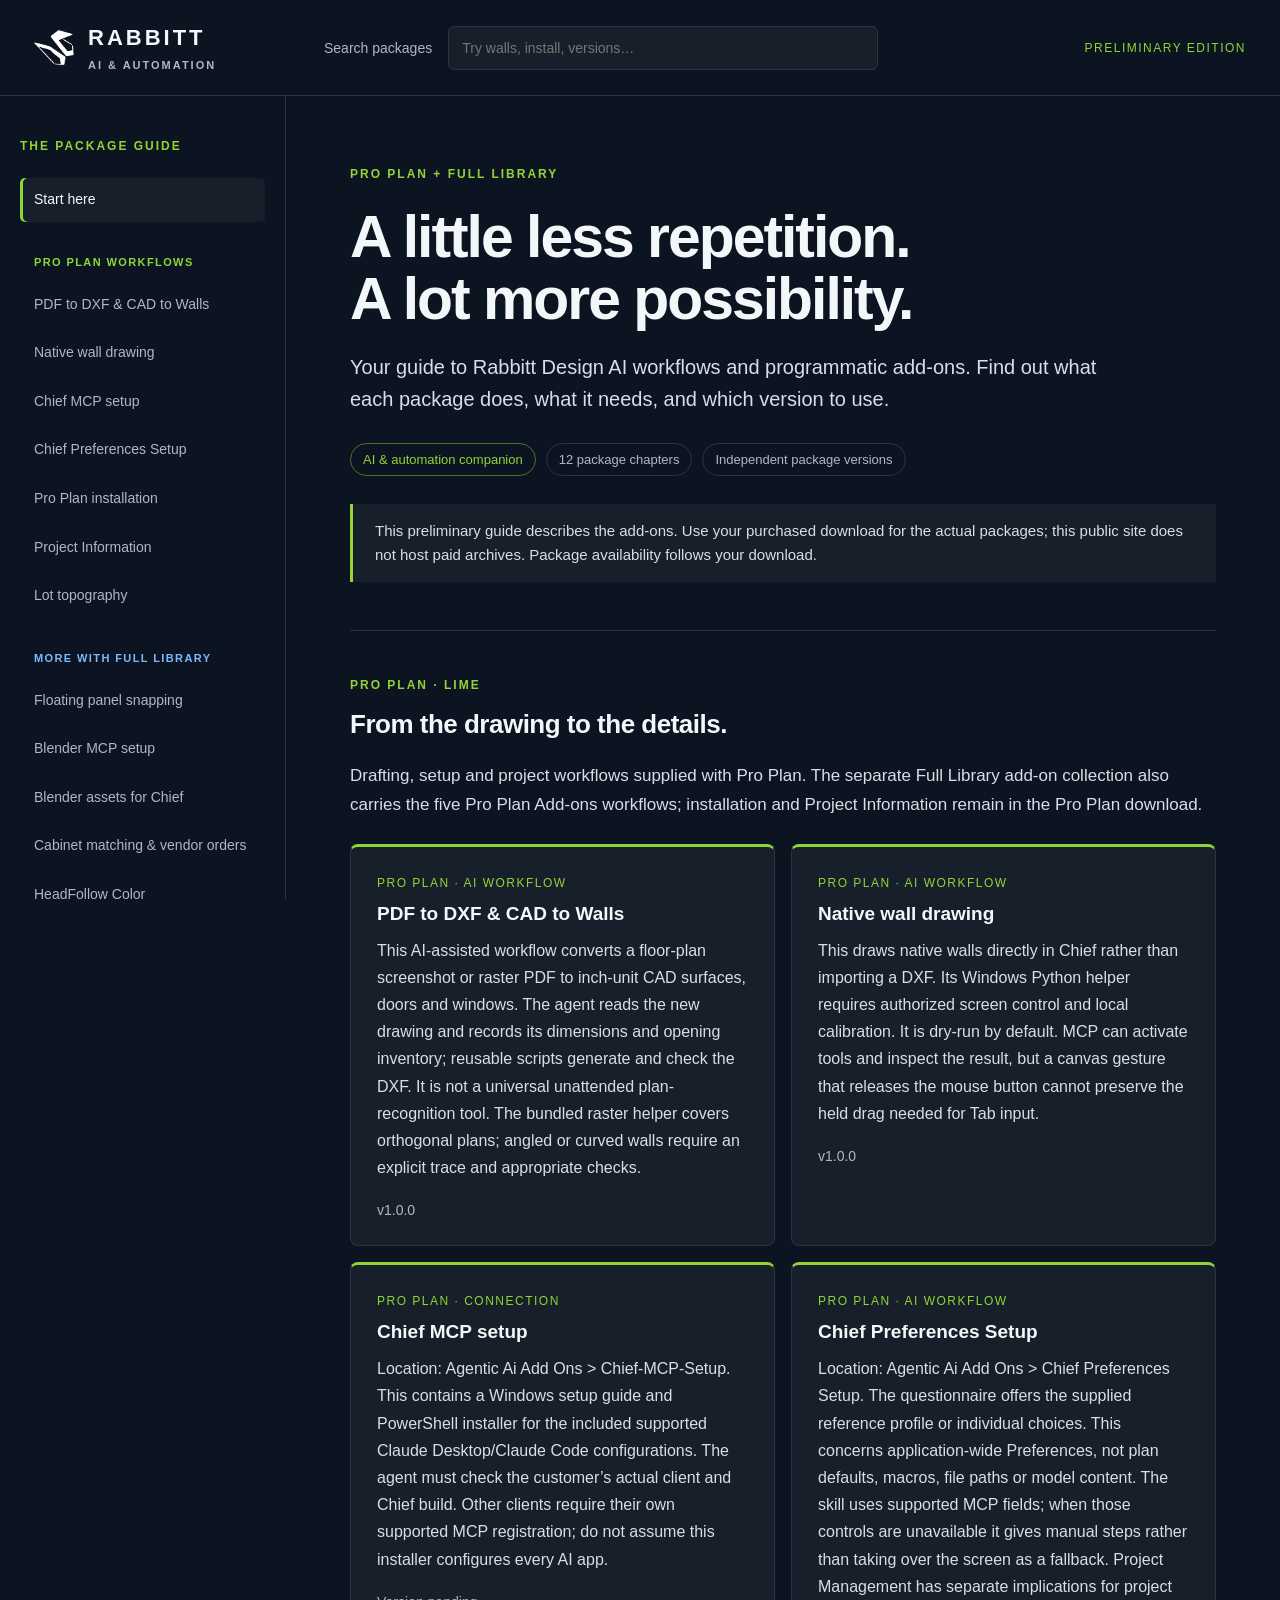
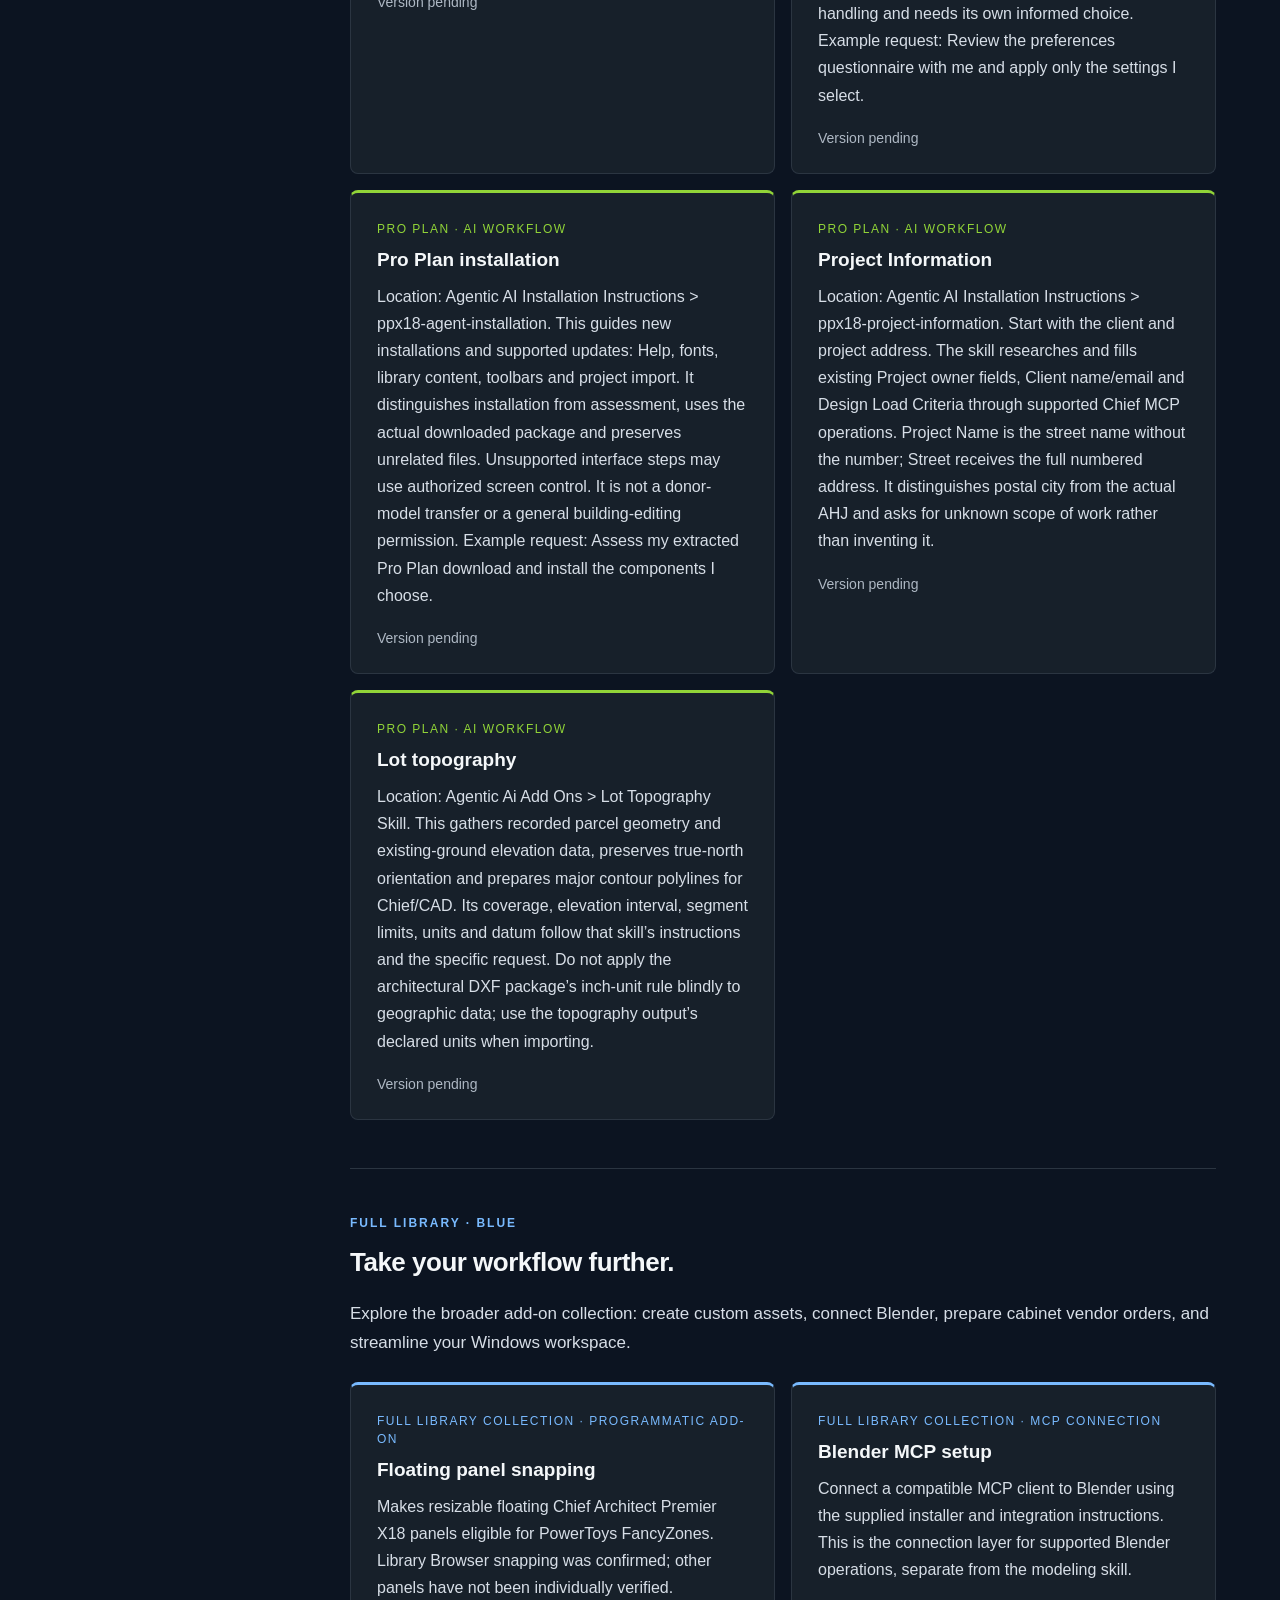
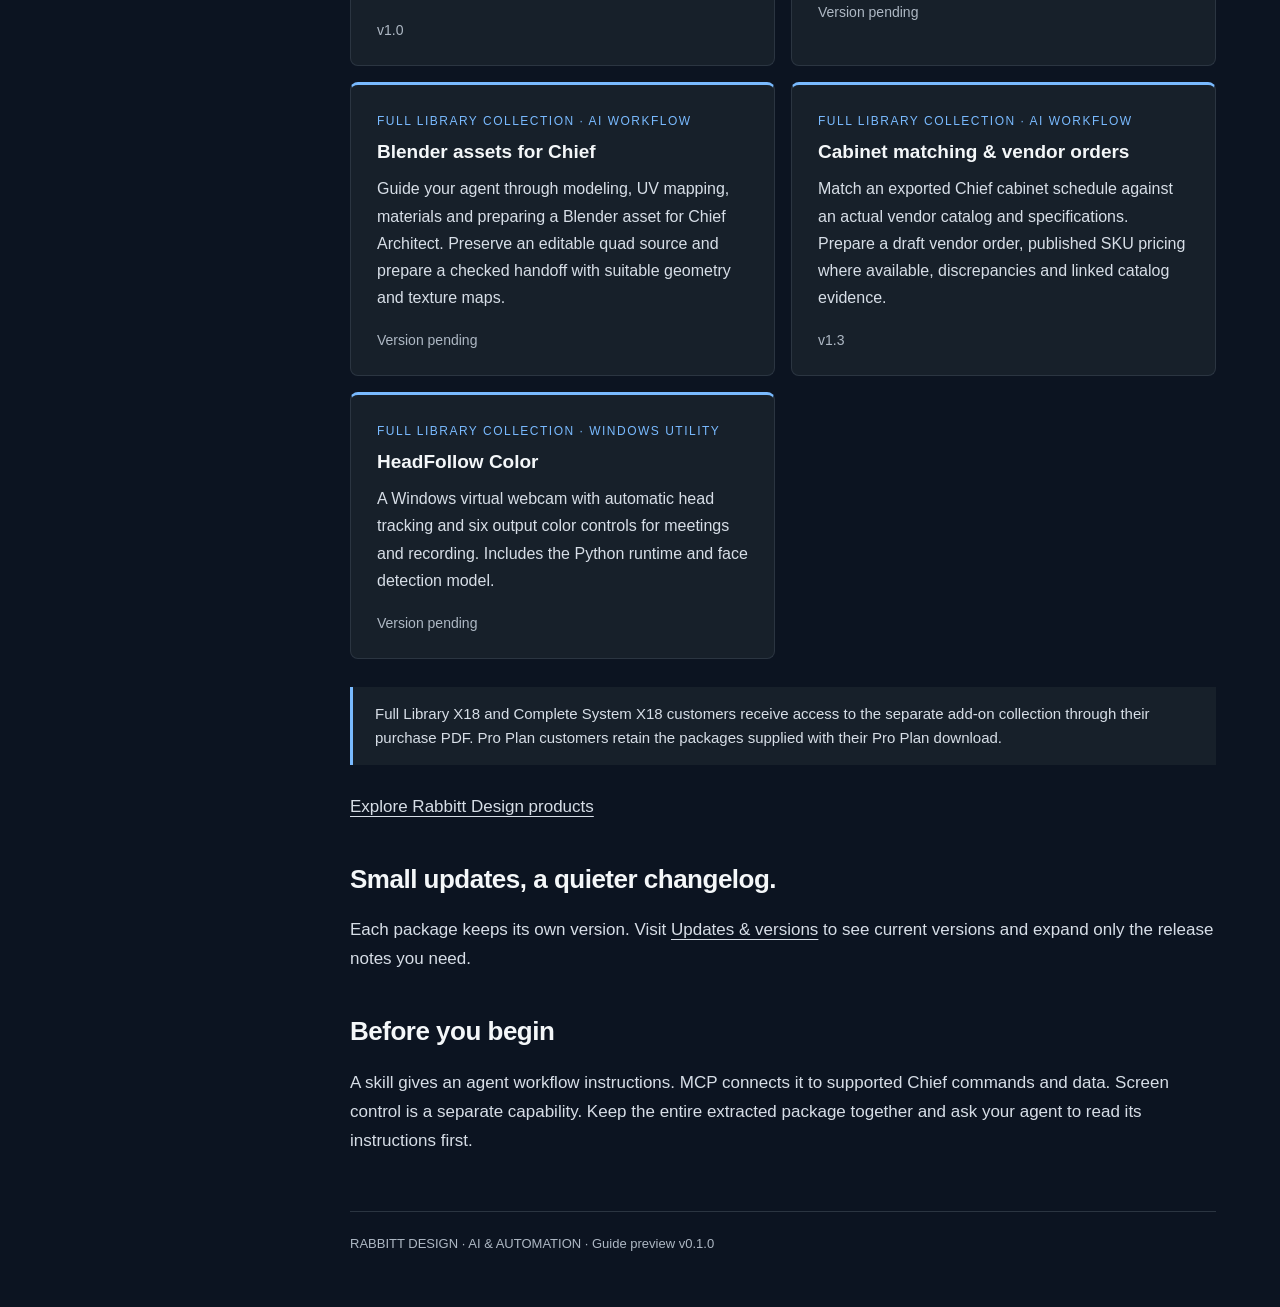
==== ai/index.html @ 540f0437 "Add preliminary AI and automation guide with product divisions and quiet release notes" ====
<!doctype html>
<html lang="en"><head><meta charset="utf-8"><meta name="viewport" content="width=device-width,initial-scale=1"><meta name="description" content="Rabbitt Design AI and automation package guide, versions and release notes."><title>AI & Automation | Rabbitt Design</title><link rel="stylesheet" href="styles.css"></head>
<body><a class="skip" href="#content">Skip to content</a><header><a class="brand" href="#overview"><img src="https://renerabbitt.github.io/ppx18-manual/images/rabbitt-ears-logo.png" alt="Rabbitt Design"><span>RABBITT<small>AI & AUTOMATION</small></span></a><label class="search"><span>Search packages</span><input id="search" type="search" placeholder="Try walls, install, versions…"></label><span class="preview">PRELIMINARY EDITION</span></header><button id="menu" aria-expanded="false" aria-controls="sidebar">Chapters</button><aside id="sidebar"><p class="eyebrow">THE PACKAGE GUIDE</p><nav id="nav" aria-label="Chapters"></nav><div class="related"><a href="https://renerabbitt.github.io/ppx18-manual/">Pro Plan manual</a><a href="https://renerabbitt.github.io/ppx18-manual/changelog/">Pro Plan changelog</a></div></aside><main id="content" tabindex="-1"></main><script src="packages.js"></script><script src="app.js"></script></body></html>
---- ai/styles.css ----
:root{color-scheme:dark;--bg:#0c1421;--panel:#17202a;--line:#2b3541;--text:#f4f7f9;--muted:#aeb8c4;--accent:#91d438;font-family:Arial,Helvetica,sans-serif;color:var(--text);background:var(--bg)}*{box-sizing:border-box}body{margin:0}a{color:inherit;text-underline-offset:4px}button,input{font:inherit}button,a,input,summary{outline-offset:5px}header{height:96px;border-bottom:1px solid var(--line);display:flex;align-items:center;gap:40px;padding:0 34px;position:fixed;inset:0 0 auto;background:var(--bg);z-index:3}.brand{display:flex;align-items:center;gap:14px;text-decoration:none;font-size:22px;font-weight:800;letter-spacing:3px;min-width:250px}.brand img{width:40px;height:48px;object-fit:contain}.brand small{display:block;font-size:11px;letter-spacing:2px;margin-top:8px;color:var(--muted)}.search{display:flex;align-items:center;gap:16px;flex:1;color:var(--muted);font-size:14px}.search input{width:100%;max-width:430px;background:var(--panel);border:1px solid var(--line);border-radius:6px;padding:13px;color:var(--text)}.preview{font-size:12px;letter-spacing:1.5px;color:var(--accent)}aside{position:fixed;top:96px;bottom:0;left:0;width:286px;border-right:1px solid var(--line);padding:28px 20px;overflow:auto}.eyebrow{font-size:12px;letter-spacing:2px;color:var(--accent);font-weight:bold}nav{display:grid;gap:5px;margin-top:22px}nav a{padding:12px 14px;text-decoration:none;color:var(--muted);font-size:14px;line-height:1.4;border-radius:5px}nav a:hover,nav a[aria-current=page]{background:var(--panel);color:var(--text)}nav a[aria-current=page]{box-shadow:inset 3px 0 var(--accent)}.related{border-top:1px solid var(--line);margin-top:30px;padding-top:24px;display:grid;gap:16px;font-size:14px;color:var(--muted)}main{margin:96px 0 0 286px;padding:56px clamp(24px,5vw,88px);max-width:1580px}h1{font-size:clamp(38px,4.6vw,64px);line-height:1.04;letter-spacing:-2px;max-width:850px;margin:22px 0}h2{font-size:26px;letter-spacing:-.5px;margin-top:42px}h3{font-size:19px}p,li{font-size:17px;line-height:1.7;color:#d7dee7}.lead{max-width:760px;font-size:20px;line-height:1.6}.meta{display:flex;gap:10px;flex-wrap:wrap;margin:28px 0}.pill{font-size:13px;border:1px solid var(--line);border-radius:30px;padding:8px 12px;color:var(--muted)}.pill.green{border-color:#507225;color:var(--accent)}.notice{border-left:3px solid var(--accent);padding:15px 22px;background:var(--panel);margin:28px 0;color:#d7dee7;font-size:15px;line-height:1.6}.grid{display:grid;grid-template-columns:repeat(2,minmax(0,1fr));gap:16px;margin-top:24px}.card{border:1px solid var(--line);background:var(--panel);padding:26px;border-radius:8px;text-decoration:none;display:block}.card:hover{border-color:var(--accent)}.card h3{margin:12px 0}.card p{font-size:16px;margin:10px 0 20px}.type{color:var(--accent);font-size:12px;letter-spacing:1.5px;text-transform:uppercase}.version{font-size:14px;color:var(--muted)}.chapter-body{max-width:850px}.prompt{font-family:Georgia,serif;font-size:20px;border-left:2px solid var(--accent);padding:12px 24px;line-height:1.6;margin:20px 0}.release{border:1px solid var(--line);border-radius:6px;margin:12px 0;background:var(--panel)}summary{cursor:pointer;padding:20px;display:flex;align-items:center;gap:16px;font-size:16px;list-style:none}summary:after{content:'+';margin-left:auto;color:var(--accent);font-size:24px}details[open]>summary:after{content:'−'}summary .version{margin-left:auto}details .notes{padding:0 22px 16px;border-top:1px solid var(--line)}.toolbar{display:flex;gap:12px;align-items:center;flex-wrap:wrap;margin:24px 0}button,select{background:var(--panel);border:1px solid var(--line);border-radius:5px;color:var(--text);padding:10px 14px;cursor:pointer}select{font-size:16px;max-width:100%}code{font-size:14px;color:var(--accent);overflow-wrap:anywhere}pre{background:var(--panel);padding:24px;overflow:auto;border:1px solid var(--line);border-radius:6px;line-height:1.6}.empty{padding:32px;border:1px dashed var(--line)}footer{border-top:1px solid var(--line);margin-top:55px;padding-top:24px;color:var(--muted);font-size:13px}.skip{position:fixed;top:-60px;z-index:5;background:var(--accent);color:#101810;padding:14px}.skip:focus{top:0}#menu{display:none}@media(min-width:1500px){.grid{grid-template-columns:repeat(3,minmax(0,1fr))}}@media(max-width:950px){header{gap:20px;padding:0 20px}.brand{min-width:auto}.search span,.preview{display:none}aside{width:238px}main{margin-left:238px;padding:40px 26px}.grid{grid-template-columns:1fr}}@media(max-width:650px){header{height:90px;gap:12px}.brand{font-size:16px;letter-spacing:2px}.brand img{width:28px}.brand small{font-size:9px}.search input{padding:10px;min-width:0;font-size:14px}.search{min-width:0}#menu{display:block;position:fixed;top:102px;left:16px;z-index:4}aside{display:none;top:151px;width:100%;background:var(--bg);z-index:4}body.menu-open aside{display:block}main{margin:130px 0 0;padding:38px 20px}h1{font-size:40px}summary{flex-wrap:wrap;gap:8px}.lead{font-size:18px}}

.full{--accent:#79baff}.nav-group{font-size:11px;letter-spacing:1.4px;color:var(--accent);margin:26px 14px 6px;font-weight:bold}.tier-section{border-top:1px solid var(--line);padding-top:32px;margin-top:48px}.tier-section>h2{margin-top:14px}.card{border-top:3px solid var(--accent)}.pill.full{color:#79baff}.tier-section.full .notice{border-color:#79baff}
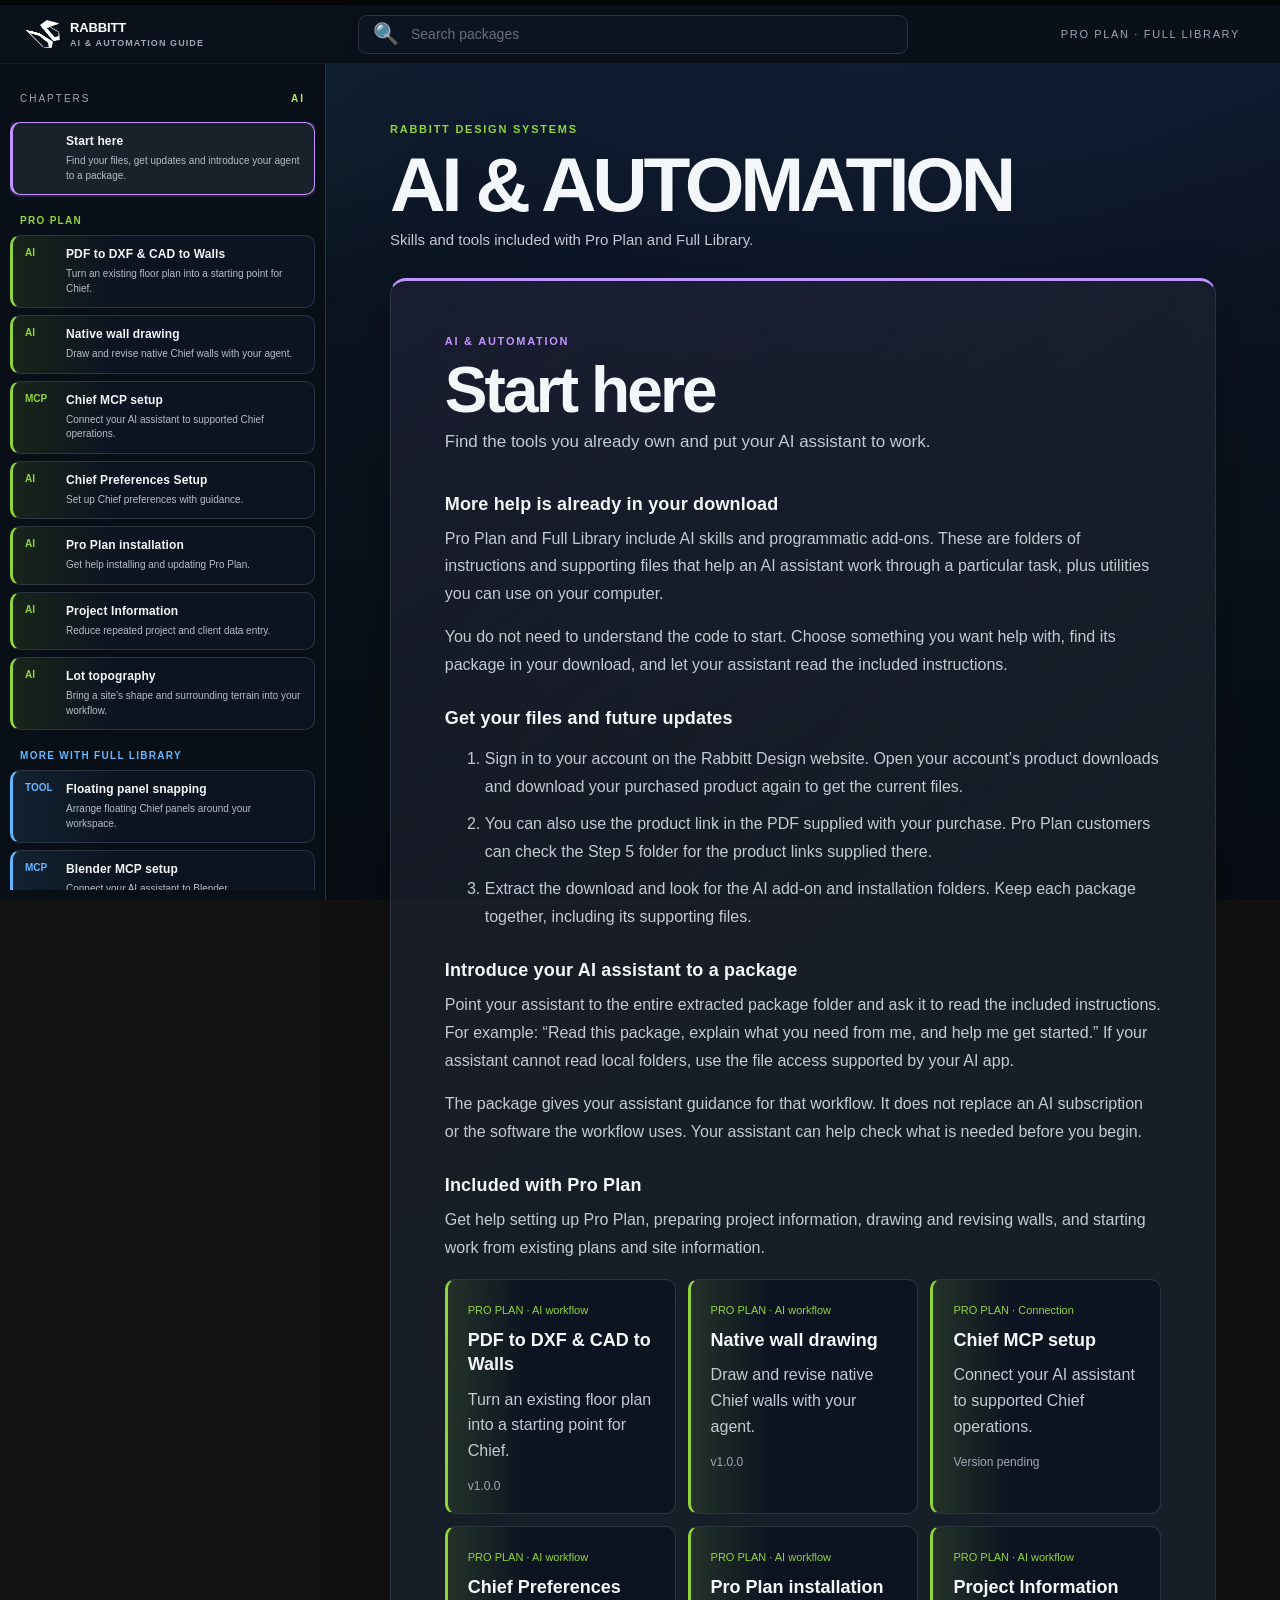
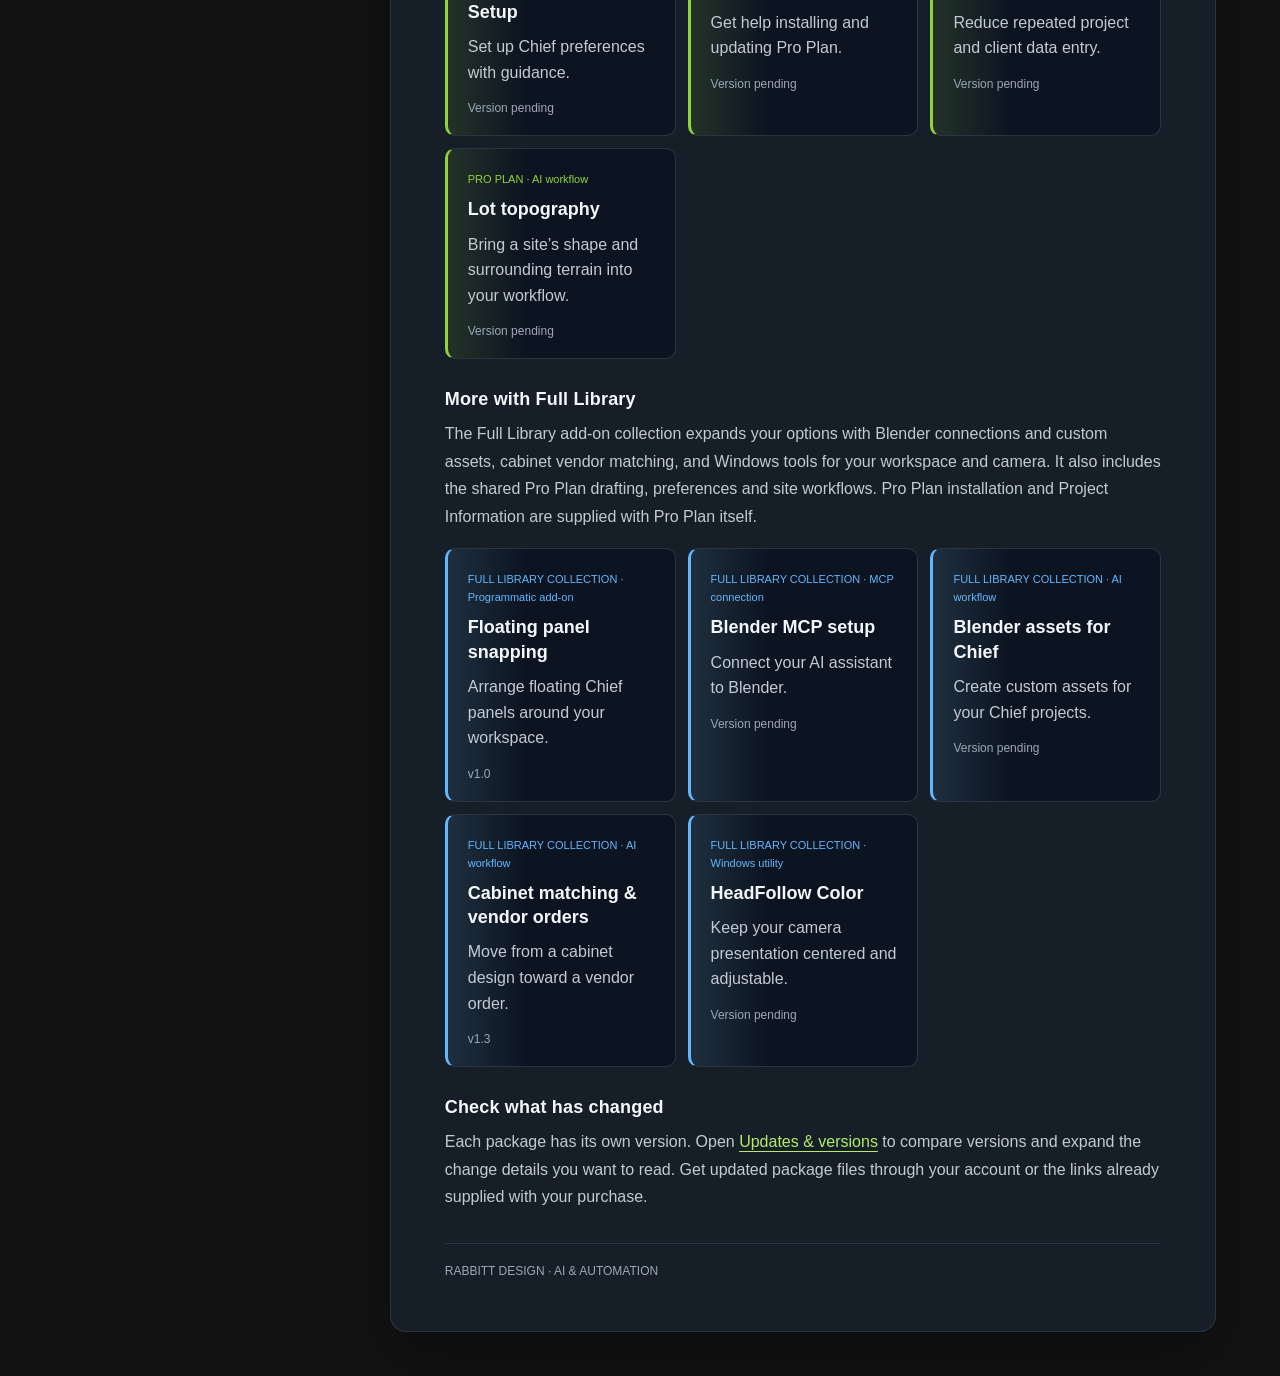
==== commit f8cc6f14: "Apply recorded review: reuse manual styles and keep public package descriptions discreet" ====
--- a/ai/index.html
+++ b/ai/index.html
@@ -1,3 +1,3 @@
-<!doctype html>
-<html lang="en"><head><meta charset="utf-8"><meta name="viewport" content="width=device-width,initial-scale=1"><meta name="description" content="Rabbitt Design AI and automation package guide, versions and release notes."><title>AI & Automation | Rabbitt Design</title><link rel="stylesheet" href="styles.css"></head>
-<body><a class="skip" href="#content">Skip to content</a><header><a class="brand" href="#overview"><img src="https://renerabbitt.github.io/ppx18-manual/images/rabbitt-ears-logo.png" alt="Rabbitt Design"><span>RABBITT<small>AI & AUTOMATION</small></span></a><label class="search"><span>Search packages</span><input id="search" type="search" placeholder="Try walls, install, versions…"></label><span class="preview">PRELIMINARY EDITION</span></header><button id="menu" aria-expanded="false" aria-controls="sidebar">Chapters</button><aside id="sidebar"><p class="eyebrow">THE PACKAGE GUIDE</p><nav id="nav" aria-label="Chapters"></nav><div class="related"><a href="https://renerabbitt.github.io/ppx18-manual/">Pro Plan manual</a><a href="https://renerabbitt.github.io/ppx18-manual/changelog/">Pro Plan changelog</a></div></aside><main id="content" tabindex="-1"></main><script src="packages.js"></script><script src="app.js"></script></body></html>
+<!doctype html>
+<html lang="en"><head><meta charset="utf-8"><meta name="viewport" content="width=device-width,initial-scale=1"><meta name="description" content="Explore the AI skills and programmatic add-ons included with Rabbitt Design Pro Plan and Full Library."><title>AI & Automation | Rabbitt Design</title><link rel="stylesheet" href="manual-base.css"><link rel="stylesheet" href="manual-theme.css"><link rel="stylesheet" href="styles.css"></head>
+<body><a class="skip" href="#reader">Skip to chapter</a><header class="topbar"><button id="menu" class="menu" aria-label="Open chapters" aria-controls="rail" aria-expanded="false"></button><a class="brand" href="#overview"><span><img src="https://renerabbitt.github.io/ppx18-manual/images/rabbitt-ears-logo.png" alt="Rabbitt Design" style="width:36px;height:36px;object-fit:contain;display:block"></span><b>RABBITT<small>AI & AUTOMATION GUIDE</small></b></a><label class="search"><span></span><input id="search" type="search" placeholder="Search packages" aria-label="Search packages"></label><div class="status">PRO PLAN · FULL LIBRARY</div></header><aside id="rail" class="rail"><div class="rail-title"><span>CHAPTERS</span><b>AI</b></div><nav id="nav" aria-label="Chapters"></nav></aside><main class="workspace"><section class="workspace-head"><div><small>RABBITT DESIGN SYSTEMS</small><h1>AI & AUTOMATION</h1><p>Skills and tools included with Pro Plan and Full Library.</p></div></section><section id="reader" class="reader" tabindex="-1"></section></main><script src="packages.js"></script><script src="app.js"></script></body></html>
--- a/ai/manual-base.css
+++ b/ai/manual-base.css
@@ -0,0 +1,2 @@
+:root{--black:#0b0b0b;--white:#fff;--gray:#b7b4ae;--pink:#ea8990;--paper:#f5f4f2;--line:#d9d7d3;--muted:#686662}*{box-sizing:border-box}html{scroll-behavior:smooth}body{margin:0;background:var(--paper);color:var(--black);font-family:var(--rd-font-interface,Arial,Helvetica,sans-serif)}button,input,a{font:inherit}.topbar{position:fixed;inset:0 0 auto;height:72px;z-index:50;background:var(--black);color:#fff;display:flex;align-items:center}.brand{height:72px;width:352px;padding:0 24px;display:flex;align-items:center;gap:14px;color:#fff;text-decoration:none;border-right:1px solid #303030}.brand>span{width:38px;height:38px;border:2px solid var(--pink);display:grid;place-items:center;font-size:12px;font-weight:900}.brand b{letter-spacing:.22em;font-size:14px}.brand small{display:block;color:var(--gray);letter-spacing:.18em;font-size:8px;margin-top:3px}.menu{display:none;border:0;background:none;color:#fff;font-size:20px}.search{width:min(500px,38vw);height:40px;display:flex;align-items:center;margin-left:24px;background:#1c1c1c;border:1px solid #3a3a3a}.search span{padding-left:14px;color:var(--gray);font-size:21px}.search input{min-width:0;flex:1;border:0;outline:0;color:#fff;background:transparent;padding:0 12px}.status{margin-left:auto;padding:0 22px;color:var(--gray);font-size:9px;letter-spacing:.15em}.rail{position:fixed;top:72px;bottom:0;left:0;width:352px;z-index:40;background:#171717;color:#fff;border-right:1px solid #333}.rail-title{height:62px;padding:0 24px;display:flex;align-items:center;justify-content:space-between;color:var(--gray);font-size:10px;letter-spacing:.2em;border-bottom:1px solid #333}.rail nav{height:calc(100% - 62px);overflow:auto;padding:10px 0 80px}.rail button{width:100%;color:#fff;border:0;background:transparent;display:grid;grid-template-columns:40px 1fr;gap:7px;text-align:left;padding:12px 20px 12px 24px;cursor:pointer;border-left:3px solid transparent}.rail button:hover,.rail button.active{background:#242424}.rail button.active{border-left-color:var(--pink)}.rail button>span{color:#777;font-size:9px}.rail strong{display:block;font-size:11px;letter-spacing:.08em;text-transform:uppercase}.rail small{display:block;color:#96938f;font-size:9px;line-height:1.35;margin-top:4px}.workspace{margin-left:352px;padding-top:72px;min-height:100vh}.workspace-head{padding:44px 5vw 28px;display:flex;align-items:flex-end;justify-content:space-between;gap:30px}.workspace-head small{color:#77746f;font-size:9px;letter-spacing:.18em}.workspace-head h1{margin:10px 0 6px;font-size:clamp(30px,4vw,60px);line-height:.95}.workspace-head p{margin:0;color:var(--muted);font-size:13px}.toggle{display:flex;border:1px solid var(--gray);padding:3px;background:#fff}.toggle button{border:0;background:transparent;padding:9px 15px;cursor:pointer;text-transform:uppercase;font-size:9px;letter-spacing:.12em}.toggle .active{background:var(--black);color:#fff}.reader{margin:0 5vw 44px}.chapter{background:#fff;border:1px solid var(--line);padding:46px clamp(24px,4vw,70px) 60px;scroll-margin-top:88px;box-shadow:0 20px 45px rgba(0,0,0,.05)}.chapter+.chapter{margin-top:30px}.chapter-kicker{color:#77736f;font-size:9px;font-weight:700;letter-spacing:.18em}.chapter h1{margin:12px 0 8px;font-size:clamp(34px,4.2vw,64px);line-height:.98;text-transform:uppercase;letter-spacing:-.045em}.deck{margin:0 0 38px;color:var(--muted);font-size:15px}.lesson{width:100%;min-width:0;display:grid;grid-template-columns:minmax(0,1.4fr) minmax(0,.6fr);gap:clamp(34px,5vw,78px);align-items:start}.prose{min-width:0}.prose h2{margin:38px 0 12px;padding-top:24px;border-top:1px solid var(--line);font-size:18px;text-transform:uppercase}.prose h2:first-child{margin-top:0}.prose h3{margin:23px 0 7px;font-size:13px;text-transform:uppercase;letter-spacing:.08em}.prose>p{margin:0 0 17px;font:16px/1.72 var(--rd-font-reading,Georgia,"Times New Roman",serif);color:#2b2a29}.step{display:grid;grid-template-columns:34px 1fr;gap:14px;margin:14px 0;padding:14px 16px;background:var(--paper);border-left:3px solid var(--pink)}.step b{color:#8d8984;font-size:9px;padding-top:4px}.step p{margin:0;font-size:14px;line-height:1.55}.chapter-link{display:block;width:100%;margin:10px 0;padding:12px 15px;border:0;background:var(--pink);font-size:10px;font-weight:800;text-align:left;text-transform:uppercase;cursor:pointer}.visual{width:100%;max-width:100%;min-width:0;position:sticky;top:90px;display:grid;gap:18px}.media,.placeholder{width:100%;max-width:100%;min-width:0;margin:0;overflow:hidden;border:1px solid var(--line);background:#fff}.media button{display:block;width:100%;padding:0;border:0;background:#fff;cursor:zoom-in}.media img{display:block;width:100%;height:auto}.media iframe{display:block;width:100%;max-width:100%;aspect-ratio:16/9;border:0}.media figcaption{padding:12px 14px;color:var(--muted);font-size:10px;line-height:1.4;text-transform:uppercase}.placeholder{min-height:260px;padding:24px;display:flex;flex-direction:column;justify-content:flex-end;border-style:dashed;background:#eeece9}.placeholder span{width:max-content;max-width:100%;padding:6px 8px;background:#111;color:#fff;font-size:8px}.placeholder strong,.placeholder p{max-width:100%;padding:8px;background:#fff;overflow-wrap:anywhere}.placeholder strong{margin-top:8px;font-size:14px;text-transform:uppercase}.placeholder p{margin:8px 0 0;font-size:11px}.icons{display:grid;gap:10px;margin-top:28px}.icon{display:grid;grid-template-columns:74px 1fr;gap:18px;align-items:center;padding:10px;border:1px solid var(--line);background:#faf9f7}.icon img{width:58px;height:58px;object-fit:contain}.icon h3{margin:0 0 5px;font-size:13px;text-transform:uppercase}.icon p{margin:0;font-size:12px;line-height:1.5}.index .lesson{grid-template-columns:1fr}.index .prose{display:grid;grid-template-columns:repeat(auto-fit,minmax(220px,1fr));gap:10px}.index .chapter-link{margin:0}dialog{max-width:none;width:100vw;height:100vh;border:0;padding:70px 3vw 40px;background:rgba(0,0,0,.94)}dialog img{display:block;max-width:100%;margin:auto;background:#fff}dialog button{position:fixed;top:18px;right:22px;width:44px;height:44px;background:#111;color:#fff;border:1px solid #777;font-size:28px}@media(max-width:1000px){.topbar{height:64px}.menu{display:block;width:54px}.brand{width:auto;min-width:200px;height:64px;padding:0 12px;border:0}.rail{top:64px;transform:translateX(-100%);transition:.2s}.rail.open{transform:none}.workspace{margin-left:0;padding-top:64px}.status{display:none}}@media(min-width:1001px) and (max-width:1250px),(max-width:800px){.lesson{grid-template-columns:1fr}.visual{position:static}}@media(max-width:650px){.brand small{display:none}.brand{min-width:140px}.search{width:auto;flex:1;margin:0 10px 0 0}.workspace-head{padding:30px 18px 20px;display:block}.toggle{margin-top:20px;width:max-content}.reader{margin:0 0 28px}.chapter{padding:30px 18px 40px;border-left:0;border-right:0}.rail{width:min(352px,88vw)}}.brand>span{width:46px;height:46px}.brand b{font-size:17px}.brand small{font-size:11px;letter-spacing:.14em}.search input{font-size:15px}.status{font-size:11px}.rail-title{font-size:12px}.rail button>span{font-size:12px}.rail strong{font-size:14px;line-height:1.25}.rail small{font-size:12px;line-height:1.45;margin-top:5px}.workspace-head small{font-size:11px}.workspace-head p{font-size:16px}.toggle button{font-size:12px}.chapter-kicker{font-size:11px}.deck{font-size:17px;line-height:1.5}.prose h2{margin:30px 0 10px;padding-top:0;border-top:0;font-size:19px;letter-spacing:.035em}.prose h3{font-size:16px;line-height:1.35}.prose>p{margin-bottom:16px;font-size:17px;line-height:1.72}.step{display:block;margin:8px 0 8px 1.35rem;padding:0 0 0 1rem;background:transparent;border-left:2px solid var(--gray)}.step b{display:none}.step p{font:16px/1.65 var(--rd-font-reading,Georgia,"Times New Roman",serif);color:#2b2a29}.chapter-link{font-size:13px}.media figcaption{font-size:12px}.icon h3{font-size:15px}.icon p{font-size:14px}.placeholder strong{font-size:16px}.placeholder p{font-size:14px}.rail button[data-category="pro-plan"]{background:#0b0b0b}.rail button[data-category="layout"]{background:#252525}.rail button[data-category="general"]{background:#3a3a3a}.rail button.active{filter:brightness(1.35)}.rail strong,.chapter h1{overflow-wrap:break-word}.index .prose{display:block}.index .prose>h2{margin:15px 0 6px;padding:9px 11px;color:#fff;font-size:15px;letter-spacing:.1em}.index .prose>h2[data-category="pro-plan"]{background:#0b0b0b}.index .prose>h2[data-category="layout"]{background:#252525}.index .prose>h2[data-category="general"]{background:#3a3a3a}.index .prose>p{margin-bottom:12px;font-size:16px;line-height:1.55}.index .index-link-group{display:grid;grid-template-columns:repeat(auto-fit,minmax(170px,1fr));gap:6px}.index .chapter-link,.index .chapter-link[data-category]{display:block;width:100%;min-height:0;margin:0;padding:10px 11px;border:1px solid #d9d7d3;background:#fff;color:#0b0b0b;font-size:14px;line-height:1.25}.index .chapter-link:hover{background:#f0efed}.media.toolbar-scale{width:140px;justify-self:start}.media.toolbar-scale button{padding:14px}.media.toolbar-scale img{width:auto;max-width:72px;max-height:72px;margin:auto;object-fit:contain}.media.toolbar-highlight button{height:auto;position:static;overflow:visible}.media.toolbar-highlight img{position:static;width:auto;max-width:100%;height:auto;left:auto;top:auto;object-fit:contain}.chapter.toolbar-icons .lesson{display:block}.chapter.toolbar-icons .icons{grid-template-rows:repeat(3,auto);grid-auto-flow:column;grid-auto-columns:92px;gap:8px;overflow-x:auto;padding:4px 2px 14px;scrollbar-color:var(--gray) transparent}.chapter.toolbar-icons .icon{display:block;min-height:102px;padding:8px 5px;text-align:center}.chapter.toolbar-icons .icon img{width:32px;height:32px;margin:0 auto 6px}.chapter.toolbar-icons .icon h3{margin:0;font-size:10px;line-height:1.2}.chapter.toolbar-icons .icon p{position:absolute;width:1px;height:1px;overflow:hidden;clip:rect(0,0,0,0)}@media(max-width:650px){.chapter.toolbar-icons .icons{grid-auto-columns:84px}.chapter.toolbar-icons .icon h3{font-size:9px}}.lesson:has(.full-media){grid-template-columns:1fr}.visual:has(.full-media){position:static}.media.full-media{width:100%;max-width:100%}.menu:empty::after{content:"\2630"}.search span:empty::after{content:"\1F50D"}dialog button:empty::after{content:"\00D7"}
+
--- a/ai/manual-theme.css
+++ b/ai/manual-theme.css
@@ -0,0 +1,638 @@
+:root {
+  --canvas: #080d13;
+  --canvas-top: #0d1625;
+  --panel: #161e27;
+  --panel-soft: #19212b;
+  --panel-deep: #0c1421;
+  --stroke: #2b3541;
+  --stroke-strong: #3b4756;
+  --text: #f4f7f9;
+  --text-soft: #c3cad2;
+  --text-muted: #9ca8b6;
+  --lime: #91d438;
+  --lime-soft: #b3ed67;
+  --plan: #ff7898;
+  --details: #fff1a8;
+  --spec: #91d75d;
+  --layout: #63b7ff;
+  --general: #c294ff;
+  color-scheme: dark;
+}
+
+* { scrollbar-color: #5c6672 var(--panel-deep); }
+body {
+  background:
+    radial-gradient(ellipse 54rem 38rem at -7% -3%, rgba(47, 104, 84, .38) 0%, rgba(25, 71, 69, .2) 44%, transparent 72%),
+    radial-gradient(ellipse 70rem 46rem at 68% -14%, rgba(24, 43, 82, .45) 0%, transparent 70%),
+    linear-gradient(180deg, #0d1729 0%, #0a111a 36rem, var(--canvas) 100%);
+  background-attachment: fixed;
+  color: var(--text);
+  font-family: Inter, ui-sans-serif, -apple-system, BlinkMacSystemFont, "Segoe UI", Arial, sans-serif;
+}
+button, input, a { font-family: inherit; }
+
+.topbar {
+  height: 64px;
+  padding: 0 18px;
+  background: rgba(10, 16, 25, .94);
+  border-top: 5px solid #05070a;
+  border-bottom: 1px solid rgba(255,255,255,.06);
+  backdrop-filter: blur(18px);
+}
+.brand {
+  width: 326px;
+  height: 59px;
+  padding: 0 8px;
+  border: 0;
+  gap: 10px;
+}
+.brand > span { width: 34px; height: 34px; border: 0; }
+.brand > span img { width: 34px !important; height: 34px !important; }
+.brand b { font-size: 13px; letter-spacing: -.01em; }
+.brand small { color: var(--text-muted); font-size: 9px; letter-spacing: .12em; }
+.search {
+  width: min(560px, 43vw);
+  height: 39px;
+  margin-left: 14px;
+  border: 1px solid var(--stroke);
+  border-radius: 9px;
+  background: var(--panel-deep);
+}
+.search:focus-within { border-color: var(--lime); box-shadow: 0 0 0 3px rgba(145,212,56,.12); }
+.search span { color: var(--text-muted); }
+.search input { color: var(--text); font-size: 14px; }
+.search input::placeholder { color: #64707e; }
+.search { position: relative; }
+.search-results {
+  position: absolute;
+  z-index: 100;
+  top: calc(100% + 10px);
+  left: 0;
+  width: min(680px, 82vw);
+  max-height: min(70vh, 620px);
+  padding: 8px;
+  overflow-y: auto;
+  border: 1px solid var(--stroke-strong);
+  border-radius: 10px;
+  background: rgba(10, 16, 24, .99);
+  box-shadow: 0 22px 60px rgba(0,0,0,.55);
+}
+.search-results[hidden] { display: none; }
+.search-results button {
+  display: block;
+  width: 100%;
+  padding: 12px 14px;
+  color: var(--text);
+  text-align: left;
+  border: 0;
+  border-bottom: 1px solid var(--stroke);
+  background: transparent;
+  cursor: pointer;
+}
+.search-results button:last-child { border-bottom: 0; }
+.search-results button:hover,
+.search-results button:focus { background: var(--panel-soft); outline: 1px solid var(--lime); }
+.search-results strong { display: block; font-size: 14px; }
+.search-results small { display: block; margin-top: 4px; color: var(--text-muted); font-size: 12px; line-height: 1.4; }
+.search-results p { margin: 0; padding: 16px; color: var(--text-muted); }
+.status { color: var(--text-muted); }
+
+.rail {
+  top: 64px;
+  width: 326px;
+  padding: 10px;
+  background: rgba(10, 16, 24, .98);
+  border-right: 1px solid var(--stroke);
+}
+.rail-title {
+  height: 48px;
+  padding: 0 10px;
+  border: 0;
+  color: var(--text-muted);
+  font-size: 10px;
+}
+.rail-title b { color: var(--lime-soft); }
+.rail nav { height: calc(100% - 48px); padding: 0 0 60px; }
+.rail button {
+  width: 100%;
+  margin: 0 0 7px;
+  padding: 11px 12px;
+  grid-template-columns: 34px 1fr;
+  gap: 7px;
+  color: var(--text) !important;
+  background: linear-gradient(90deg, rgba(var(--category-rgb),.11), var(--panel-deep) 34%) !important;
+  border: 1px solid var(--stroke);
+  border-left: 3px solid var(--category, var(--stroke-strong));
+  border-radius: 10px;
+}
+[data-category="pro-plan"] { --category: var(--plan); --category-rgb: 255,120,152; }
+[data-category="details-plan"] { --category: var(--details); --category-rgb: 255,241,168; }
+[data-category="spec-plan"] { --category: var(--spec); --category-rgb: 145,215,93; }
+[data-category="layout"] { --category: var(--layout); --category-rgb: 99,183,255; }
+[data-category="general"] { --category: var(--general); --category-rgb: 194,148,255; }
+.rail button:hover { border-color: #4b5868; transform: translateX(2px); }
+.rail button.active { filter: none; background: var(--panel-soft) !important; border-color: var(--category); box-shadow: 0 0 0 2px color-mix(in srgb, var(--category) 15%, transparent); }
+.rail button > span { color: var(--category, var(--text-muted)) !important; font-size: 10px; font-weight: 800; }
+.rail strong { color: var(--text) !important; font-size: 12px; letter-spacing: .01em; text-transform: none; }
+.rail small { color: #b4bdc8 !important; font-size: 10px; }
+
+.workspace { margin-left: 326px; padding-top: 64px; }
+.workspace-head {
+  min-height: 214px;
+  padding: 52px clamp(24px, 5vw, 74px) 30px;
+  align-items: end;
+}
+.workspace-head small, .chapter-kicker { color: var(--lime); font-weight: 800; letter-spacing: .16em; }
+.workspace-head h1 { margin: 11px 0 10px; color: var(--text); font-size: clamp(42px, 6vw, 78px); letter-spacing: -.055em; }
+.workspace-head p { color: var(--text-soft); font-size: 15px; }
+.change-log-link {
+  color: var(--lime-soft);
+  font-weight: 750;
+  text-decoration-thickness: 1px;
+  text-underline-offset: 4px;
+}
+.change-log-link:hover { color: var(--text); }
+.toggle {
+  padding: 3px;
+  border: 1px solid var(--stroke);
+  border-radius: 10px;
+  background: var(--panel-deep);
+}
+.toggle button { color: var(--text-soft); border-radius: 7px; text-transform: none; letter-spacing: 0; font-size: 12px; font-weight: 700; }
+.toggle .active { background: var(--lime); color: #17230b; }
+
+.reader { margin: 0 clamp(18px, 5vw, 74px) 44px; }
+.chapter {
+  padding: clamp(28px, 4.2vw, 58px);
+  color: var(--text);
+  background: linear-gradient(145deg, rgba(var(--category-rgb),.07), var(--panel) 38%);
+  border: 1px solid var(--stroke);
+  border-top: 3px solid var(--category);
+  border-radius: 16px;
+  box-shadow: 0 24px 65px rgba(0,0,0,.26);
+}
+.chapter.index {
+  background: linear-gradient(145deg, rgba(194,148,255,.075), #1a232d 38%);
+}
+.chapter-kicker { color: var(--category); }
+.chapter h1 { color: var(--text); text-transform: none; font-size: clamp(38px, 5vw, 68px); }
+.deck { color: var(--text-soft); font-size: 17px; line-height: 1.55; }
+.prose h2 { color: var(--text); border-top-color: var(--stroke); font-size: 18px; letter-spacing: .01em; text-transform: none; }
+.prose h3 { color: var(--text); }
+.prose > p, .step p { color: var(--text-soft); font-family: inherit; font-size: 16px; line-height: 1.72; }
+.step {
+  margin: 10px 0;
+  padding: 14px 16px;
+  background: var(--panel-soft);
+  border: 1px solid var(--stroke);
+  border-left: 3px solid var(--category);
+  border-radius: 9px;
+}
+.step b { color: var(--category); }
+.prose .step {
+  display: list-item;
+  list-style: disc outside;
+  margin: 8px 0 8px 1.7rem;
+  padding: 0 0 0 .15rem;
+  background: transparent;
+  border: 0;
+  border-radius: 0;
+}
+.prose .step::marker { color: var(--category); font-size: 1.05em; }
+.prose .step p { margin: 0; color: var(--text-soft) !important; font: 16px/1.65 inherit; }
+.prose .step b { display: none; }
+.chapter-link {
+  border: 1px solid var(--stroke);
+  border-radius: 999px;
+  background: var(--lime);
+  color: #162208;
+  text-transform: none;
+  letter-spacing: 0;
+}
+.chapter-link:hover { background: var(--lime-soft); }
+.visual { top: 80px; }
+
+/* Shared media system: every chapter uses the same in-reading-flow rules. */
+.lesson,
+.lesson:has(.full-media) {
+  display: block;
+}
+
+.prose {
+  width: 100%;
+  max-width: none;
+}
+
+.prose .media {
+  width: max-content;
+  max-width: 100%;
+  margin: 20px 0 30px;
+  overflow: visible;
+  background: transparent;
+}
+
+.prose .media button,
+.media.toolbar-highlight button {
+  display: block;
+  width: auto;
+  max-width: 100%;
+  height: auto;
+  padding: 0;
+  position: static;
+  overflow: visible;
+  background: transparent;
+}
+
+.prose .media img,
+.media.toolbar-highlight img {
+  display: block;
+  position: static;
+  left: auto;
+  top: auto;
+  width: auto;
+  max-width: min(100%, 920px);
+  height: auto;
+  max-height: none;
+  object-fit: contain;
+}
+
+.prose .inline-screen-media,
+.prose .video-media {
+  width: min(100%, 920px);
+}
+
+.prose .inline-screen-media button {
+  width: 100%;
+}
+
+.prose .inline-screen-media img {
+  margin: 0 auto;
+}
+
+.prose .inline-toolbar-media {
+  width: max-content;
+  max-width: min(100%, 520px);
+}
+
+.prose .inline-toolbar-media img {
+  max-width: min(100%, 520px);
+}
+
+.prose .inline-icon-media,
+.media.toolbar-scale {
+  width: max-content;
+  max-width: 120px;
+  border: 0;
+}
+
+.prose .inline-icon-media button,
+.media.toolbar-scale button {
+  padding: 8px;
+  border: 1px solid var(--line);
+  border-radius: 8px;
+}
+
+.prose .inline-icon-media img,
+.media.toolbar-scale img {
+  width: auto;
+  max-width: 64px;
+  max-height: 64px;
+  margin: auto;
+  object-fit: contain;
+  image-rendering: auto;
+}
+
+.prose .media figcaption {
+  max-width: 920px;
+  padding: 10px 2px 0;
+  text-transform: none;
+}
+
+.prose .media figcaption span {
+  color: var(--category, var(--pink));
+  white-space: nowrap;
+}
+
+.inline-tool-icon {
+  display: inline-grid;
+  place-items: center;
+  width: 42px;
+  height: 42px;
+  margin: -10px 6px -12px 10px;
+  padding: 3px;
+  vertical-align: middle;
+  border: 1px solid var(--line);
+  border-radius: 7px;
+  background: #fff;
+  cursor: zoom-in;
+}
+
+.inline-tool-icon img {
+  display: block;
+  width: 32px;
+  height: 32px;
+  object-fit: contain;
+}
+
+.video-media iframe {
+  display: block;
+  width: min(100%, 920px);
+  aspect-ratio: 16/9;
+  border: 0;
+}
+
+/* Toolbar catalog: compact icon field with one persistent description panel. */
+.chapter.toolbar-icons .tool-catalog {
+  display: grid;
+  grid-template-columns: minmax(0, 1fr) minmax(260px, 340px);
+  gap: 24px;
+  align-items: start;
+  margin-top: 24px;
+}
+
+.chapter.toolbar-icons .tool-grid {
+  display: grid;
+  grid-template-columns: repeat(auto-fill, minmax(72px, 1fr));
+  gap: 8px;
+}
+
+.chapter.toolbar-icons .tool-tile {
+  min-width: 0;
+  min-height: 78px;
+  padding: 8px 5px;
+  border: 1px solid var(--line);
+  border-radius: 8px;
+  background: rgba(255,255,255,.64);
+  color: inherit;
+  cursor: pointer;
+}
+
+.chapter.toolbar-icons .tool-tile:hover,
+.chapter.toolbar-icons .tool-tile.active {
+  border-color: var(--category, var(--pink));
+  box-shadow: 0 0 0 2px color-mix(in srgb, var(--category, var(--pink)) 28%, transparent);
+}
+
+.chapter.toolbar-icons .tool-tile img {
+  display: block;
+  width: 38px;
+  height: 38px;
+  margin: 0 auto 5px;
+  object-fit: contain;
+}
+
+.chapter.toolbar-icons .tool-tile span {
+  display: block;
+  overflow: hidden;
+  color: inherit;
+  font-size: 10px;
+  font-weight: 700;
+  line-height: 1.15;
+  text-overflow: ellipsis;
+}
+
+.chapter.toolbar-icons .tool-detail {
+  position: sticky;
+  top: 90px;
+  padding: 22px;
+  border: 1px solid var(--line);
+  border-left: 4px solid var(--category, var(--pink));
+  border-radius: 10px;
+  background: rgba(255,255,255,.82);
+}
+
+.chapter.toolbar-icons .tool-detail > img {
+  display: block;
+  width: 72px;
+  height: 72px;
+  margin-bottom: 14px;
+  object-fit: contain;
+}
+
+.chapter.toolbar-icons .tool-detail h2 {
+  margin: 4px 0 10px;
+  padding: 0;
+  border: 0;
+  text-transform: none;
+}
+
+.chapter.toolbar-icons .tool-source {
+  margin: 0;
+  color: var(--muted);
+  font: 11px/1.35 Arial, sans-serif;
+  letter-spacing: .08em;
+  text-transform: uppercase;
+}
+
+.chapter.toolbar-icons .tool-detail > p:not(.tool-source) {
+  margin: 0 0 16px;
+  font: 16px/1.55 Georgia, serif;
+}
+
+.chapter.toolbar-icons .tool-detail dl,
+.chapter.toolbar-icons .tool-detail dl div {
+  margin: 0;
+}
+
+.chapter.toolbar-icons .tool-detail dl div {
+  padding: 10px 0;
+  border-top: 1px solid var(--line);
+}
+
+.chapter.toolbar-icons .tool-detail dt {
+  color: var(--muted);
+  font-size: 10px;
+  font-weight: 700;
+  letter-spacing: .08em;
+  text-transform: uppercase;
+}
+
+.chapter.toolbar-icons .tool-detail dd {
+  margin: 3px 0 0;
+  font-size: 14px;
+}
+
+@media (max-width: 850px) {
+  .chapter.toolbar-icons .tool-catalog { grid-template-columns: 1fr; }
+  .chapter.toolbar-icons .tool-detail { position: static; grid-row: 1; }
+}
+.media, .placeholder, .icon {
+  color: var(--text);
+  border-color: var(--stroke);
+  border-radius: 12px;
+  background: var(--panel-deep);
+}
+.media button { background: var(--panel-deep); }
+.media figcaption { color: var(--text-muted); text-transform: none; }
+.placeholder { background: var(--panel-deep); }
+.placeholder span { background: var(--category); color: #0c1117; }
+.placeholder strong, .placeholder p { background: transparent; color: var(--text-soft); }
+.icon { background: var(--panel-deep); }
+.icon p { color: var(--text-muted); }
+.index .prose > h2 {
+  color: var(--text) !important;
+  background: var(--panel-deep) !important;
+  border: 1px solid var(--stroke) !important;
+  border-left: 4px solid var(--category) !important;
+  border-radius: 8px;
+}
+.index .chapter-link, .index .chapter-link[data-category] {
+  color: var(--text) !important;
+  background: var(--panel-deep) !important;
+  border-color: var(--stroke);
+  border-radius: 9px;
+  text-transform: none;
+  letter-spacing: 0;
+}
+.index .chapter-link:hover { border-color: var(--lime); background: var(--panel-soft) !important; }
+dialog { background: rgba(3,6,10,.94); }
+dialog button { border-radius: 999px; background: var(--panel); border-color: var(--stroke); }
+
+@media (max-width: 1000px) {
+  .topbar { height: 60px; padding: 0 8px; }
+  .brand { height: 55px; min-width: 185px; }
+  .rail { top: 60px; }
+  .workspace { margin-left: 0; padding-top: 60px; }
+}
+@media (max-width: 650px) {
+  .brand { min-width: 52px; }
+  .brand b { display: none; }
+  .search { margin-right: 4px; }
+  .workspace-head { min-height: 0; padding: 34px 18px 22px; }
+  .workspace-head h1 { font-size: 43px; }
+  .reader { margin: 0 10px 28px; }
+  .chapter { padding: 26px 18px 34px; border: 1px solid var(--stroke); border-top: 3px solid var(--category); border-radius: 13px; }
+  .rail { width: min(326px, 90vw); }
+}
+
+/* Permanent media invariant: chapter screenshots must never be cropped. */
+.chapter .media,
+.chapter .media button {
+  height: auto !important;
+  max-height: none !important;
+  overflow: visible !important;
+  clip: auto !important;
+  clip-path: none !important;
+}
+.chapter .media img {
+  position: static !important;
+  inset: auto !important;
+  width: auto !important;
+  max-width: 100% !important;
+  height: auto !important;
+  max-height: none !important;
+  object-fit: contain !important;
+  object-position: center !important;
+  transform: none !important;
+  clip: auto !important;
+  clip-path: none !important;
+}
+
+
+/* Shared Essentials Plan compatibility footer: one source of truth for every chapter. */
+.essentials-compat{
+  --essentials-accent:#7dbd72;
+  margin:clamp(2.25rem,5vw,4.5rem) 0 0;
+  padding:clamp(1rem,2.2vw,1.5rem);
+  border:1px solid color-mix(in srgb,var(--essentials-accent) 55%,transparent);
+  border-left:5px solid var(--essentials-accent);
+  border-radius:12px;
+  background:color-mix(in srgb,var(--essentials-accent) 10%,transparent);
+  color:inherit;
+}
+.essentials-heading{
+  display:flex;
+  align-items:baseline;
+  justify-content:space-between;
+  gap:1rem;
+  margin-bottom:.65rem;
+}
+.essentials-heading span{
+  font-family:Arial,sans-serif;
+  font-size:.78rem;
+  font-weight:800;
+  letter-spacing:.14em;
+}
+.essentials-heading strong{
+  color:var(--essentials-accent);
+  font-family:Arial,sans-serif;
+  font-size:1rem;
+}
+.essentials-compat p{
+  max-width:none;
+  margin:.45rem 0 0;
+  color:inherit;
+  font-size:1rem;
+  line-height:1.55;
+}
+.essentials-scope{
+  margin-top:.85rem!important;
+  padding-top:.85rem;
+  border-top:1px solid color-mix(in srgb,var(--essentials-accent) 35%,transparent);
+  opacity:.88;
+}
+.essentials-partial{--essentials-accent:#d2a640}
+.essentials-excluded{--essentials-accent:#cf6c73}
+@media(max-width:620px){
+  .essentials-heading{align-items:flex-start;flex-direction:column;gap:.25rem}
+}
+
+
+/* Toolbar catalog contrast repair */
+.chapter.toolbar-icons .tool-tile {
+  color: #111 !important;
+}
+.chapter.toolbar-icons .tool-detail {
+  background: #f1f1ef;
+  color: #111;
+}
+.chapter.toolbar-icons .tool-detail h2,
+.chapter.toolbar-icons .tool-detail > p:not(.tool-source),
+.chapter.toolbar-icons .tool-detail dd {
+  color: #111;
+}
+.chapter.toolbar-icons .tool-source,
+.chapter.toolbar-icons .tool-detail dt {
+  color: #4e4e4e;
+}
+
+
+/* Toolbar catalog groups */
+.chapter.toolbar-icons .tool-grid {
+  display: flex;
+  flex-direction: column;
+  gap: 28px;
+}
+.chapter.toolbar-icons .tool-group {
+  min-width: 0;
+}
+.chapter.toolbar-icons .tool-group-heading {
+  margin: 0 0 10px;
+  padding: 12px 14px;
+  border-left: 4px solid var(--category, var(--pink));
+  border-radius: 8px;
+  background: var(--panel-deep);
+}
+.chapter.toolbar-icons .tool-group-heading h3 {
+  margin: 0;
+  color: var(--text);
+  font: 700 17px/1.25 Arial, sans-serif;
+  text-transform: none;
+}
+.chapter.toolbar-icons .tool-group-heading p {
+  margin: 6px 0 0;
+  color: var(--text-soft);
+  font: 14px/1.45 Arial, sans-serif;
+}
+.chapter.toolbar-icons .tool-group-grid {
+  display: grid;
+  grid-template-columns: repeat(auto-fill, minmax(72px, 1fr));
+  gap: 8px;
+}
+
+
+/* Related chapter links only appear when a tool defines one */
+.chapter.toolbar-icons .tool-chapter-link[hidden] {
+  display: none !important;
+}
+
--- a/ai/styles.css
+++ b/ai/styles.css
@@ -1,3 +1,15 @@
-:root{color-scheme:dark;--bg:#0c1421;--panel:#17202a;--line:#2b3541;--text:#f4f7f9;--muted:#aeb8c4;--accent:#91d438;font-family:Arial,Helvetica,sans-serif;color:var(--text);background:var(--bg)}*{box-sizing:border-box}body{margin:0}a{color:inherit;text-underline-offset:4px}button,input{font:inherit}button,a,input,summary{outline-offset:5px}header{height:96px;border-bottom:1px solid var(--line);display:flex;align-items:center;gap:40px;padding:0 34px;position:fixed;inset:0 0 auto;background:var(--bg);z-index:3}.brand{display:flex;align-items:center;gap:14px;text-decoration:none;font-size:22px;font-weight:800;letter-spacing:3px;min-width:250px}.brand img{width:40px;height:48px;object-fit:contain}.brand small{display:block;font-size:11px;letter-spacing:2px;margin-top:8px;color:var(--muted)}.search{display:flex;align-items:center;gap:16px;flex:1;color:var(--muted);font-size:14px}.search input{width:100%;max-width:430px;background:var(--panel);border:1px solid var(--line);border-radius:6px;padding:13px;color:var(--text)}.preview{font-size:12px;letter-spacing:1.5px;color:var(--accent)}aside{position:fixed;top:96px;bottom:0;left:0;width:286px;border-right:1px solid var(--line);padding:28px 20px;overflow:auto}.eyebrow{font-size:12px;letter-spacing:2px;color:var(--accent);font-weight:bold}nav{display:grid;gap:5px;margin-top:22px}nav a{padding:12px 14px;text-decoration:none;color:var(--muted);font-size:14px;line-height:1.4;border-radius:5px}nav a:hover,nav a[aria-current=page]{background:var(--panel);color:var(--text)}nav a[aria-current=page]{box-shadow:inset 3px 0 var(--accent)}.related{border-top:1px solid var(--line);margin-top:30px;padding-top:24px;display:grid;gap:16px;font-size:14px;color:var(--muted)}main{margin:96px 0 0 286px;padding:56px clamp(24px,5vw,88px);max-width:1580px}h1{font-size:clamp(38px,4.6vw,64px);line-height:1.04;letter-spacing:-2px;max-width:850px;margin:22px 0}h2{font-size:26px;letter-spacing:-.5px;margin-top:42px}h3{font-size:19px}p,li{font-size:17px;line-height:1.7;color:#d7dee7}.lead{max-width:760px;font-size:20px;line-height:1.6}.meta{display:flex;gap:10px;flex-wrap:wrap;margin:28px 0}.pill{font-size:13px;border:1px solid var(--line);border-radius:30px;padding:8px 12px;color:var(--muted)}.pill.green{border-color:#507225;color:var(--accent)}.notice{border-left:3px solid var(--accent);padding:15px 22px;background:var(--panel);margin:28px 0;color:#d7dee7;font-size:15px;line-height:1.6}.grid{display:grid;grid-template-columns:repeat(2,minmax(0,1fr));gap:16px;margin-top:24px}.card{border:1px solid var(--line);background:var(--panel);padding:26px;border-radius:8px;text-decoration:none;display:block}.card:hover{border-color:var(--accent)}.card h3{margin:12px 0}.card p{font-size:16px;margin:10px 0 20px}.type{color:var(--accent);font-size:12px;letter-spacing:1.5px;text-transform:uppercase}.version{font-size:14px;color:var(--muted)}.chapter-body{max-width:850px}.prompt{font-family:Georgia,serif;font-size:20px;border-left:2px solid var(--accent);padding:12px 24px;line-height:1.6;margin:20px 0}.release{border:1px solid var(--line);border-radius:6px;margin:12px 0;background:var(--panel)}summary{cursor:pointer;padding:20px;display:flex;align-items:center;gap:16px;font-size:16px;list-style:none}summary:after{content:'+';margin-left:auto;color:var(--accent);font-size:24px}details[open]>summary:after{content:'−'}summary .version{margin-left:auto}details .notes{padding:0 22px 16px;border-top:1px solid var(--line)}.toolbar{display:flex;gap:12px;align-items:center;flex-wrap:wrap;margin:24px 0}button,select{background:var(--panel);border:1px solid var(--line);border-radius:5px;color:var(--text);padding:10px 14px;cursor:pointer}select{font-size:16px;max-width:100%}code{font-size:14px;color:var(--accent);overflow-wrap:anywhere}pre{background:var(--panel);padding:24px;overflow:auto;border:1px solid var(--line);border-radius:6px;line-height:1.6}.empty{padding:32px;border:1px dashed var(--line)}footer{border-top:1px solid var(--line);margin-top:55px;padding-top:24px;color:var(--muted);font-size:13px}.skip{position:fixed;top:-60px;z-index:5;background:var(--accent);color:#101810;padding:14px}.skip:focus{top:0}#menu{display:none}@media(min-width:1500px){.grid{grid-template-columns:repeat(3,minmax(0,1fr))}}@media(max-width:950px){header{gap:20px;padding:0 20px}.brand{min-width:auto}.search span,.preview{display:none}aside{width:238px}main{margin-left:238px;padding:40px 26px}.grid{grid-template-columns:1fr}}@media(max-width:650px){header{height:90px;gap:12px}.brand{font-size:16px;letter-spacing:2px}.brand img{width:28px}.brand small{font-size:9px}.search input{padding:10px;min-width:0;font-size:14px}.search{min-width:0}#menu{display:block;position:fixed;top:102px;left:16px;z-index:4}aside{display:none;top:151px;width:100%;background:var(--bg);z-index:4}body.menu-open aside{display:block}main{margin:130px 0 0;padding:38px 20px}h1{font-size:40px}summary{flex-wrap:wrap;gap:8px}.lead{font-size:18px}}
-
-.full{--accent:#79baff}.nav-group{font-size:11px;letter-spacing:1.4px;color:var(--accent);margin:26px 14px 6px;font-weight:bold}.tier-section{border-top:1px solid var(--line);padding-top:32px;margin-top:48px}.tier-section>h2{margin-top:14px}.card{border-top:3px solid var(--accent)}.pill.full{color:#79baff}.tier-section.full .notice{border-color:#79baff}
+/* Manual source CSS is loaded unchanged; only AI-specific components follow. */
+[data-category="ai-pro"]{--category:#91d438;--category-rgb:145,212,56}
+[data-category="ai-full"]{--category:#63b7ff;--category-rgb:99,183,255}
+.rail button:hover:not(.active){border-left-color:#4b5868}
+.nav-group{margin:20px 10px 9px;color:var(--category);font-size:10px;font-weight:800;letter-spacing:.13em}
+.rail button{transition:transform .15s,border-color .15s}.rail button.utility{grid-template-columns:1fr}
+.related{margin:22px 10px;display:grid;gap:12px;font-size:12px;color:var(--text-muted)}
+.package-meta{display:flex;gap:8px;flex-wrap:wrap;margin:18px 0 26px}.package-meta span{border:1px solid var(--stroke);border-radius:999px;padding:7px 11px;font-size:12px;color:var(--text-soft)}.package-meta .inclusion{color:var(--category);border-color:var(--category)}
+.catalog{display:grid;grid-template-columns:repeat(auto-fit,minmax(230px,1fr));gap:12px;margin:18px 0 30px}
+.package-card{display:block;padding:20px;border:1px solid var(--stroke);border-left:3px solid var(--category);border-radius:10px;text-decoration:none;background:linear-gradient(90deg,rgba(var(--category-rgb),.11),var(--panel-deep) 34%)}.package-card:hover{border-color:#4b5868;transform:translateX(2px)}
+.package-card small{color:var(--category);font-size:11px}.package-card h3{margin:10px 0;font-size:18px;text-transform:none;letter-spacing:0}.package-card p{margin:0;color:var(--text-soft);font-size:16px;line-height:1.6}.package-card .version{display:block;margin-top:16px;color:var(--text-muted);font-size:12px}
+.release{border:1px solid var(--stroke);border-radius:9px;background:var(--panel-deep);margin:12px 0}summary{cursor:pointer;padding:17px;display:flex;align-items:center;gap:14px;list-style:none;font-size:16px}summary:after{content:'+';margin-left:auto;color:var(--category)}details[open]>summary:after{content:'−'}summary .version{font-size:13px;color:var(--text-muted);margin-left:auto}.notes{padding:4px 20px 18px;border-top:1px solid var(--stroke)}.notes p,.notes li{font-size:16px;line-height:1.7;color:var(--text-soft)}
+.toolbar{display:flex;gap:10px;align-items:center;flex-wrap:wrap;margin:20px 0}.toolbar button,.toolbar select{padding:10px 12px;background:var(--panel-deep);color:var(--text);border:1px solid var(--stroke);border-radius:7px;font-size:14px;max-width:100%}.empty{padding:20px;border:1px dashed var(--stroke);color:var(--text-soft)}.prose li{font-size:16px;color:var(--text-soft);line-height:1.72;margin-bottom:10px}.prose a{color:var(--lime-soft);text-underline-offset:4px}.chapter footer{border-top:1px solid var(--stroke);padding-top:20px;margin-top:32px;font-size:12px;color:var(--text-muted)}
+.skip{position:fixed;top:-60px;z-index:100;background:var(--lime);color:#111;padding:12px}.skip:focus{top:0}:focus-visible{outline:2px solid var(--lime);outline-offset:4px}
+@media(max-width:650px){.catalog{grid-template-columns:1fr}summary{flex-wrap:wrap}.chapter h1{font-size:38px}}
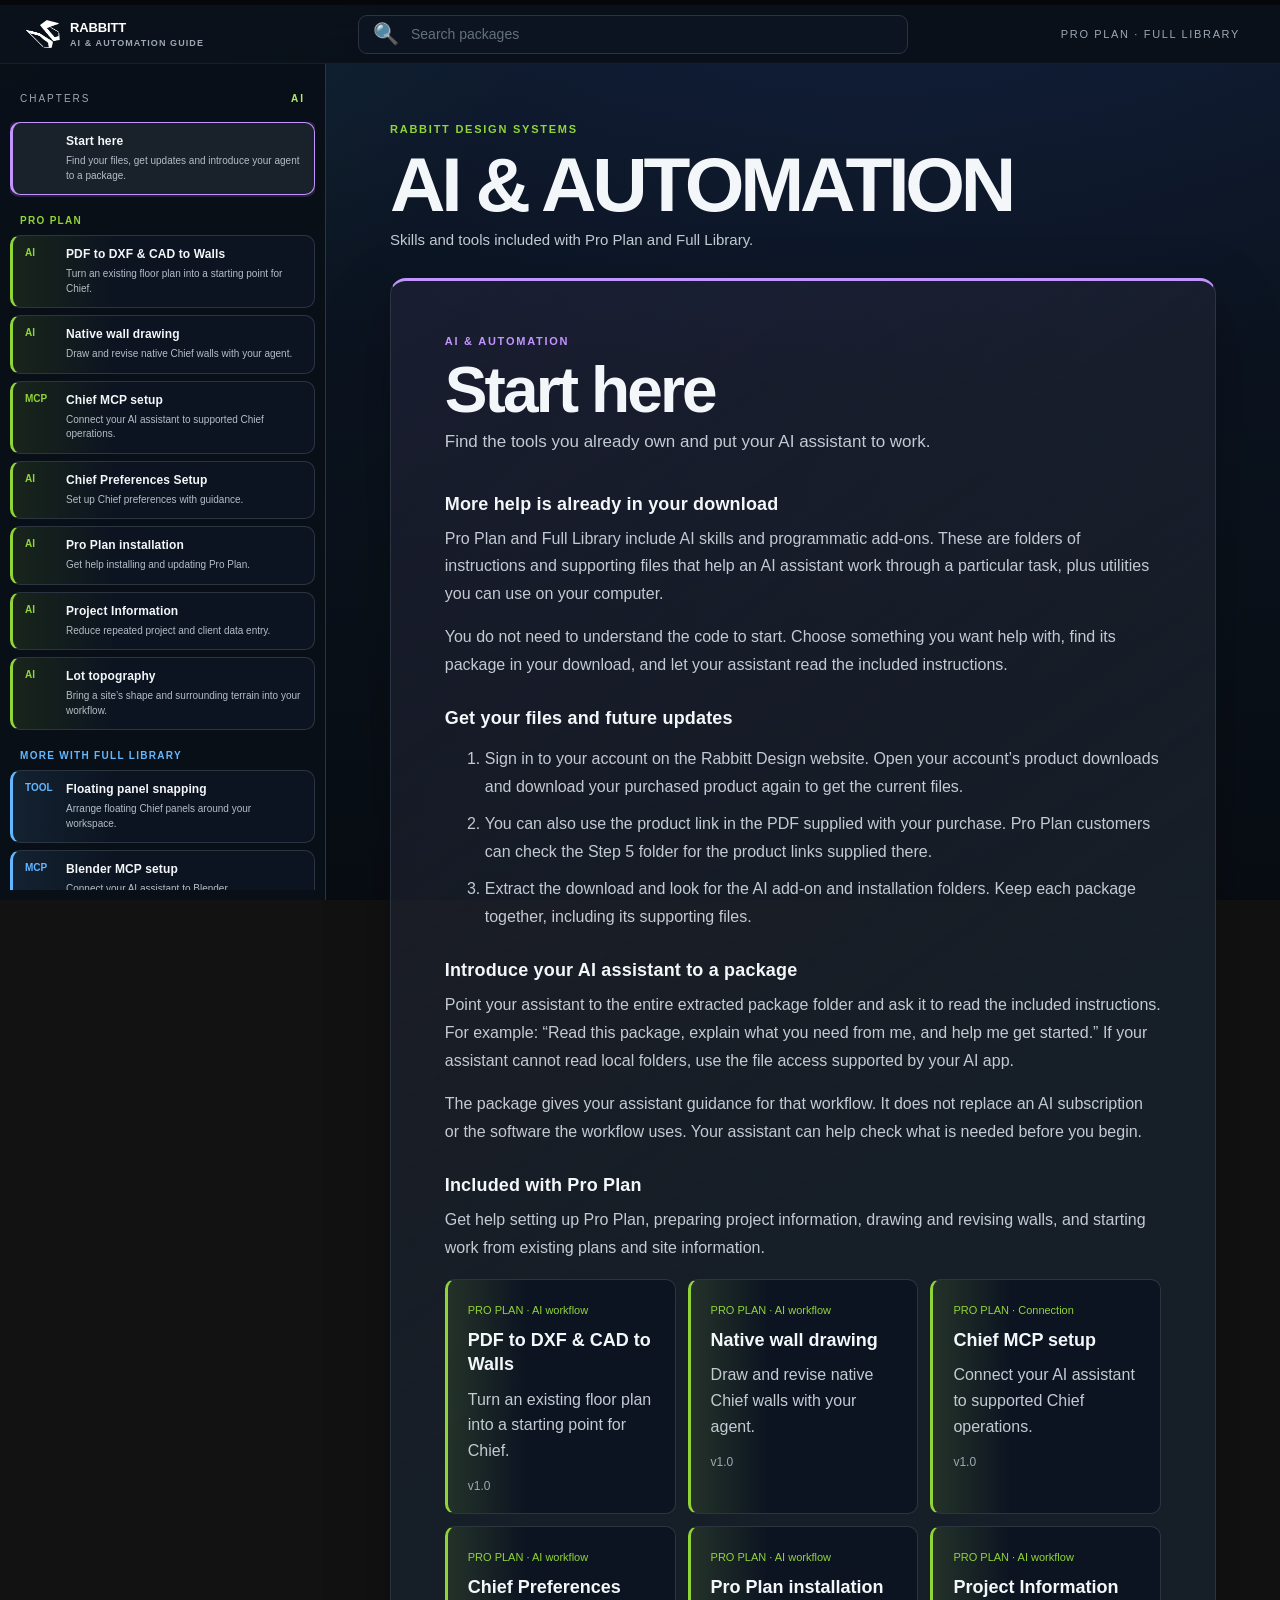
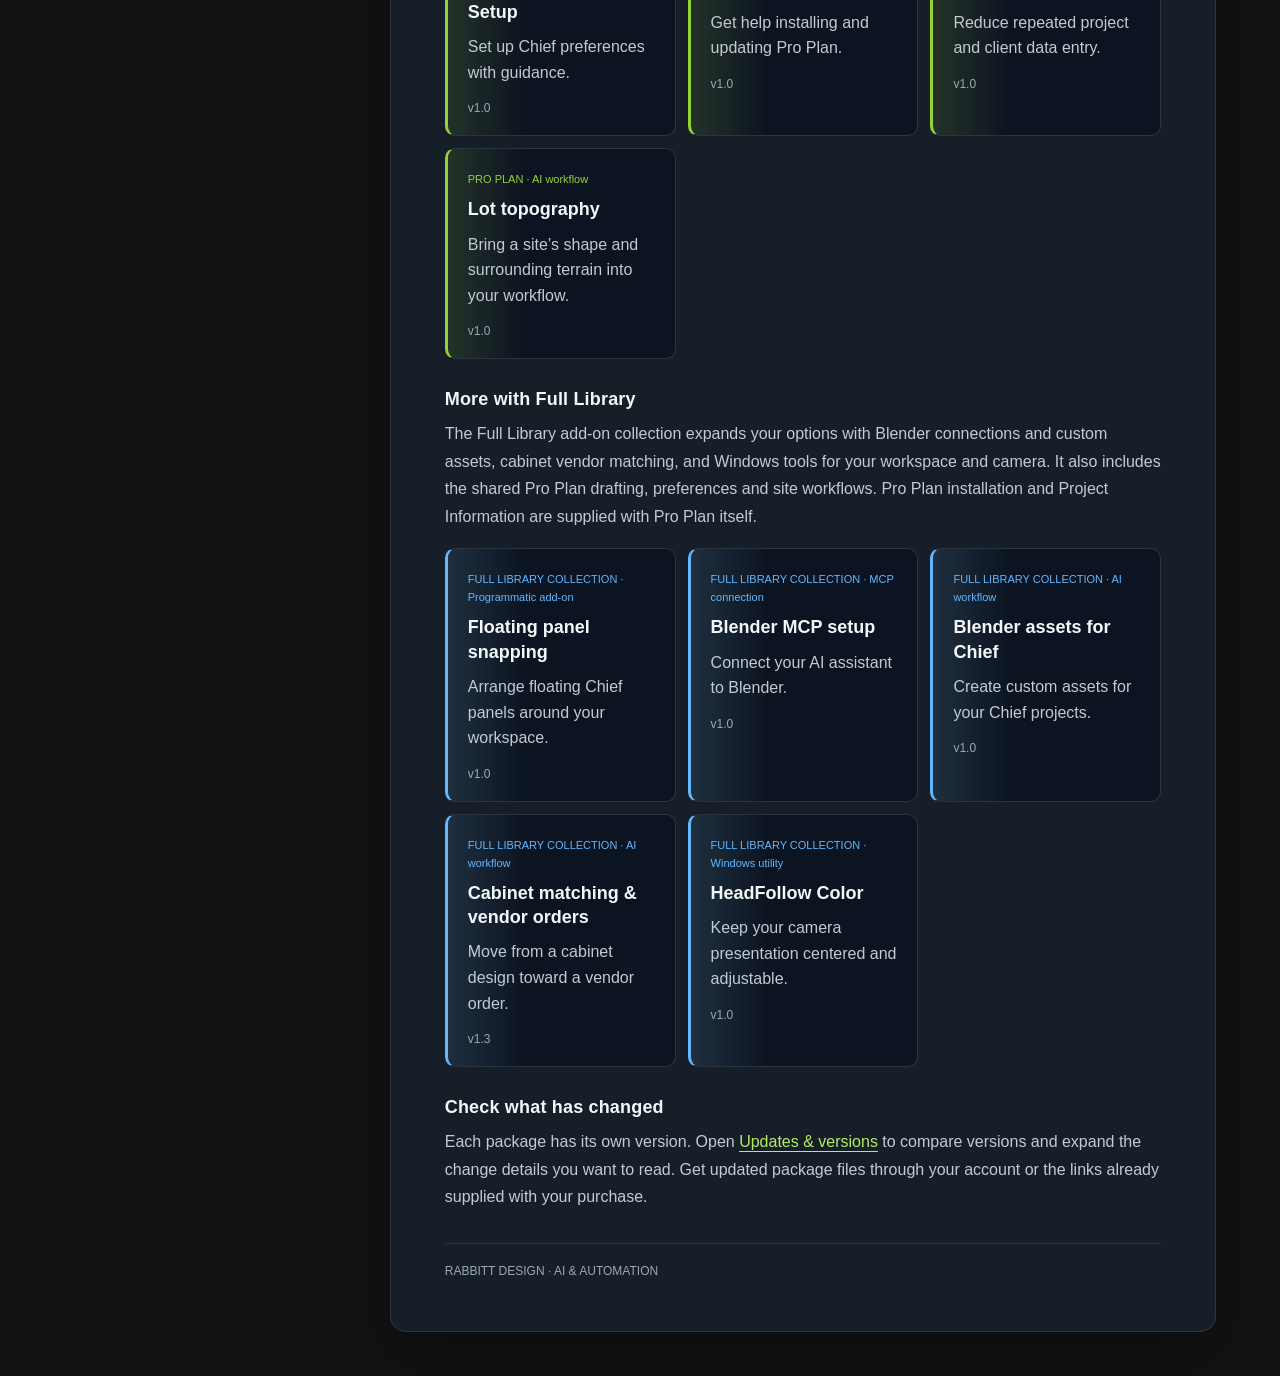
==== commit 55cf4544: "Refresh AI guide asset URLs so browsers load current versions and contributor credit" ====
--- a/ai/index.html
+++ b/ai/index.html
@@ -1,3 +1,3 @@
 <!doctype html>
-<html lang="en"><head><meta charset="utf-8"><meta name="viewport" content="width=device-width,initial-scale=1"><meta name="description" content="Explore the AI skills and programmatic add-ons included with Rabbitt Design Pro Plan and Full Library."><title>AI & Automation | Rabbitt Design</title><link rel="stylesheet" href="manual-base.css"><link rel="stylesheet" href="manual-theme.css"><link rel="stylesheet" href="styles.css"></head>
-<body><a class="skip" href="#reader">Skip to chapter</a><header class="topbar"><button id="menu" class="menu" aria-label="Open chapters" aria-controls="rail" aria-expanded="false"></button><a class="brand" href="#overview"><span><img src="https://renerabbitt.github.io/ppx18-manual/images/rabbitt-ears-logo.png" alt="Rabbitt Design" style="width:36px;height:36px;object-fit:contain;display:block"></span><b>RABBITT<small>AI & AUTOMATION GUIDE</small></b></a><label class="search"><span></span><input id="search" type="search" placeholder="Search packages" aria-label="Search packages"></label><div class="status">PRO PLAN · FULL LIBRARY</div></header><aside id="rail" class="rail"><div class="rail-title"><span>CHAPTERS</span><b>AI</b></div><nav id="nav" aria-label="Chapters"></nav></aside><main class="workspace"><section class="workspace-head"><div><small>RABBITT DESIGN SYSTEMS</small><h1>AI & AUTOMATION</h1><p>Skills and tools included with Pro Plan and Full Library.</p></div></section><section id="reader" class="reader" tabindex="-1"></section></main><script src="packages.js"></script><script src="app.js"></script></body></html>+<html lang="en"><head><meta charset="utf-8"><meta name="viewport" content="width=device-width,initial-scale=1"><meta name="description" content="Explore the AI skills and programmatic add-ons included with Rabbitt Design Pro Plan and Full Library."><title>AI & Automation | Rabbitt Design</title><link rel="stylesheet" href="manual-base.css?v=20261125-2"><link rel="stylesheet" href="manual-theme.css?v=20261125-2"><link rel="stylesheet" href="styles.css?v=20261125-2"></head>
+<body><a class="skip" href="#reader">Skip to chapter</a><header class="topbar"><button id="menu" class="menu" aria-label="Open chapters" aria-controls="rail" aria-expanded="false"></button><a class="brand" href="#overview"><span><img src="https://renerabbitt.github.io/ppx18-manual/images/rabbitt-ears-logo.png" alt="Rabbitt Design" style="width:36px;height:36px;object-fit:contain;display:block"></span><b>RABBITT<small>AI & AUTOMATION GUIDE</small></b></a><label class="search"><span></span><input id="search" type="search" placeholder="Search packages" aria-label="Search packages"></label><div class="status">PRO PLAN · FULL LIBRARY</div></header><aside id="rail" class="rail"><div class="rail-title"><span>CHAPTERS</span><b>AI</b></div><nav id="nav" aria-label="Chapters"></nav></aside><main class="workspace"><section class="workspace-head"><div><small>RABBITT DESIGN SYSTEMS</small><h1>AI & AUTOMATION</h1><p>Skills and tools included with Pro Plan and Full Library.</p></div></section><section id="reader" class="reader" tabindex="-1"></section></main><script src="packages.js?v=20261125-2"></script><script src="app.js?v=20261125-2"></script></body></html>
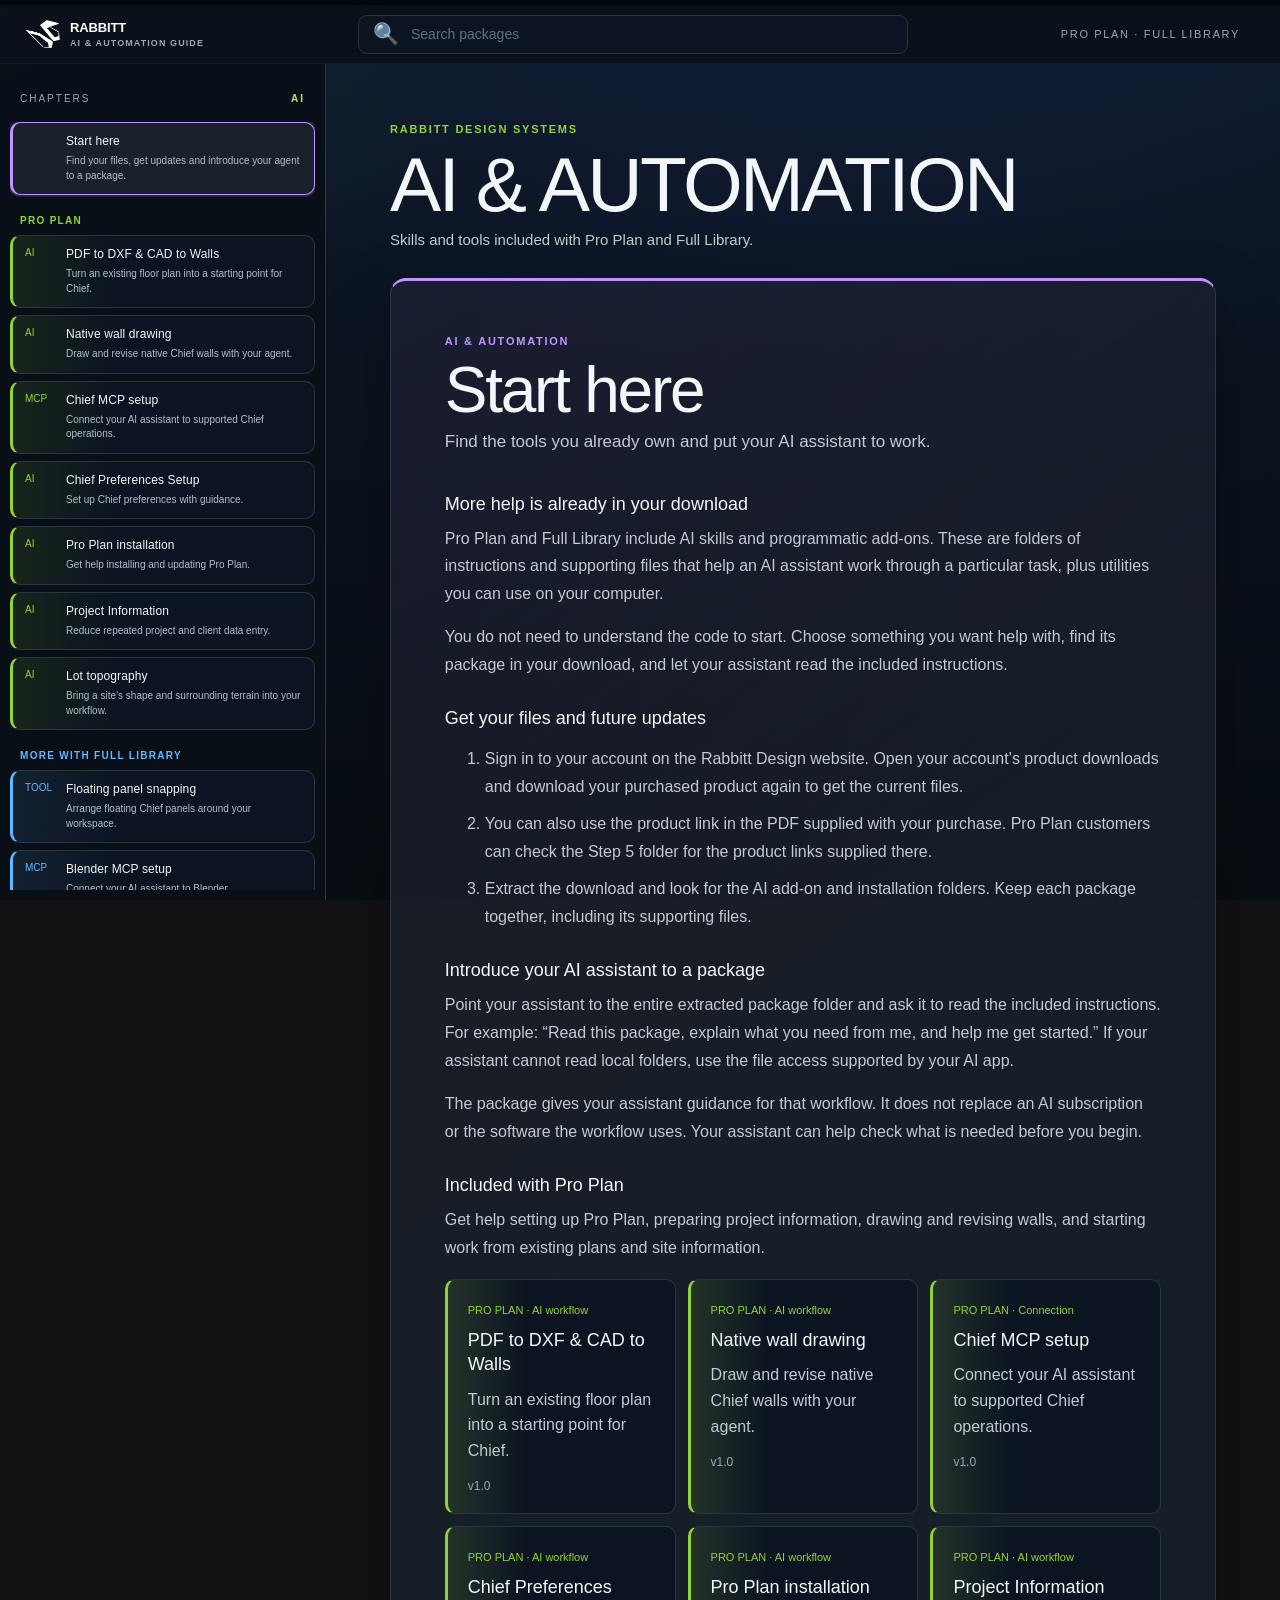
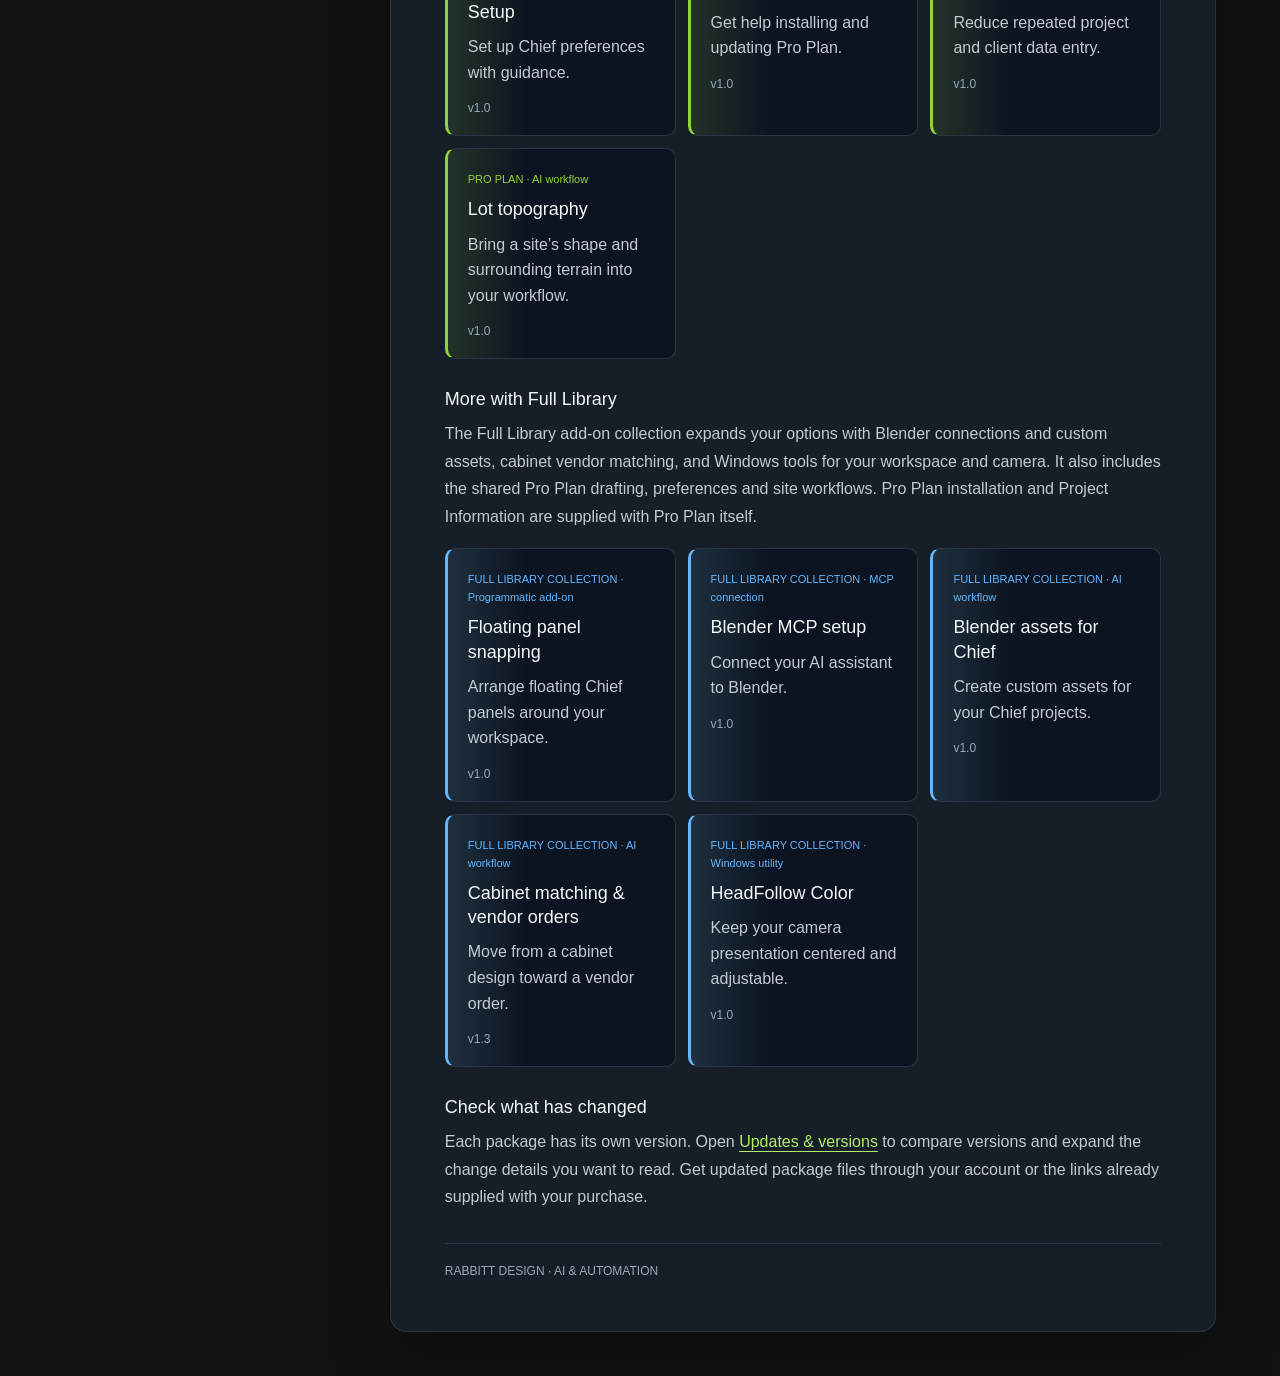
==== commit c973677b: "Refresh guide stylesheet URLs for typography update" ====
--- a/ai/index.html
+++ b/ai/index.html
@@ -1,3 +1,3 @@
 <!doctype html>
-<html lang="en"><head><meta charset="utf-8"><meta name="viewport" content="width=device-width,initial-scale=1"><meta name="description" content="Explore the AI skills and programmatic add-ons included with Rabbitt Design Pro Plan and Full Library."><title>AI & Automation | Rabbitt Design</title><link rel="stylesheet" href="manual-base.css?v=20261125-2"><link rel="stylesheet" href="manual-theme.css?v=20261125-2"><link rel="stylesheet" href="styles.css?v=20261125-2"></head>
+<html lang="en"><head><meta charset="utf-8"><meta name="viewport" content="width=device-width,initial-scale=1"><meta name="description" content="Explore the AI skills and programmatic add-ons included with Rabbitt Design Pro Plan and Full Library."><title>AI & Automation | Rabbitt Design</title><link rel="stylesheet" href="manual-base.css?v=20261125-2"><link rel="stylesheet" href="manual-theme.css?v=20261125-2"><link rel="stylesheet" href="styles.css?v=20261125-typography"></head>
 <body><a class="skip" href="#reader">Skip to chapter</a><header class="topbar"><button id="menu" class="menu" aria-label="Open chapters" aria-controls="rail" aria-expanded="false"></button><a class="brand" href="#overview"><span><img src="https://renerabbitt.github.io/ppx18-manual/images/rabbitt-ears-logo.png" alt="Rabbitt Design" style="width:36px;height:36px;object-fit:contain;display:block"></span><b>RABBITT<small>AI & AUTOMATION GUIDE</small></b></a><label class="search"><span></span><input id="search" type="search" placeholder="Search packages" aria-label="Search packages"></label><div class="status">PRO PLAN · FULL LIBRARY</div></header><aside id="rail" class="rail"><div class="rail-title"><span>CHAPTERS</span><b>AI</b></div><nav id="nav" aria-label="Chapters"></nav></aside><main class="workspace"><section class="workspace-head"><div><small>RABBITT DESIGN SYSTEMS</small><h1>AI & AUTOMATION</h1><p>Skills and tools included with Pro Plan and Full Library.</p></div></section><section id="reader" class="reader" tabindex="-1"></section></main><script src="packages.js?v=20261125-2"></script><script src="app.js?v=20261125-2"></script></body></html>
--- a/ai/styles.css
+++ b/ai/styles.css
@@ -13,3 +13,12 @@
 .toolbar{display:flex;gap:10px;align-items:center;flex-wrap:wrap;margin:20px 0}.toolbar button,.toolbar select{padding:10px 12px;background:var(--panel-deep);color:var(--text);border:1px solid var(--stroke);border-radius:7px;font-size:14px;max-width:100%}.empty{padding:20px;border:1px dashed var(--stroke);color:var(--text-soft)}.prose li{font-size:16px;color:var(--text-soft);line-height:1.72;margin-bottom:10px}.prose a{color:var(--lime-soft);text-underline-offset:4px}.chapter footer{border-top:1px solid var(--stroke);padding-top:20px;margin-top:32px;font-size:12px;color:var(--text-muted)}
 .skip{position:fixed;top:-60px;z-index:100;background:var(--lime);color:#111;padding:12px}.skip:focus{top:0}:focus-visible{outline:2px solid var(--lime);outline-offset:4px}
 @media(max-width:650px){.catalog{grid-template-columns:1fr}summary{flex-wrap:wrap}.chapter h1{font-size:38px}}
+
+/* Match the homepage flip-card typography: regular Arial, lighter reading weight. */
+body,button,input,textarea,select{font-family:Arial,Helvetica,sans-serif!important;font-weight:400}
+.prose p,.prose li,.deck,.step p,.notes p,.notes li,.package-card p,.package-meta,.search input{font-family:Arial,Helvetica,sans-serif!important;font-weight:400!important}
+.chapter h1,.workspace-head h1{font-family:Arial,Helvetica,sans-serif!important;font-weight:400!important;letter-spacing:-.035em}
+.prose h2,.prose h3,.package-card h3{font-weight:500!important;letter-spacing:0}
+.rail strong{font-family:Arial,Helvetica,sans-serif!important;font-weight:500!important}
+.rail small,.rail button>span{font-family:Arial,Helvetica,sans-serif!important;font-weight:400!important}
+.brand b,.chapter-kicker,.nav-group{font-weight:600}
